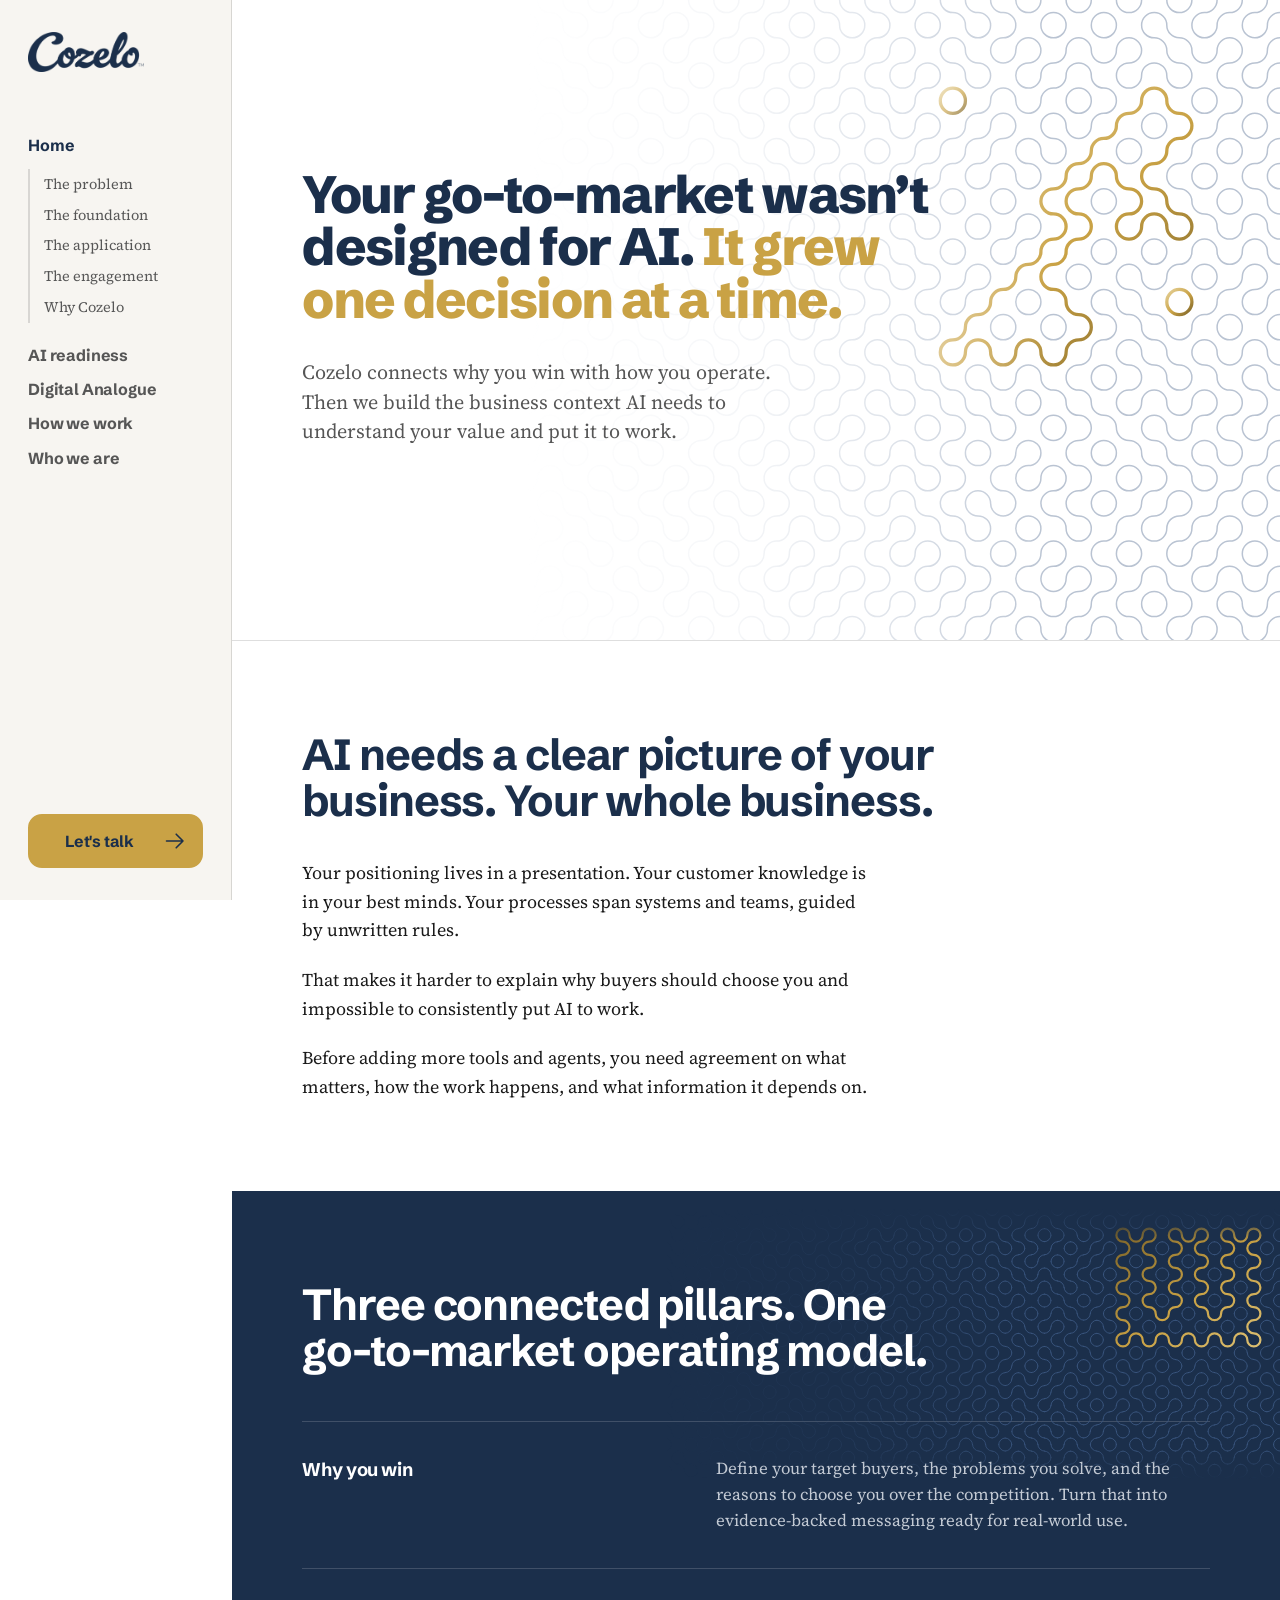
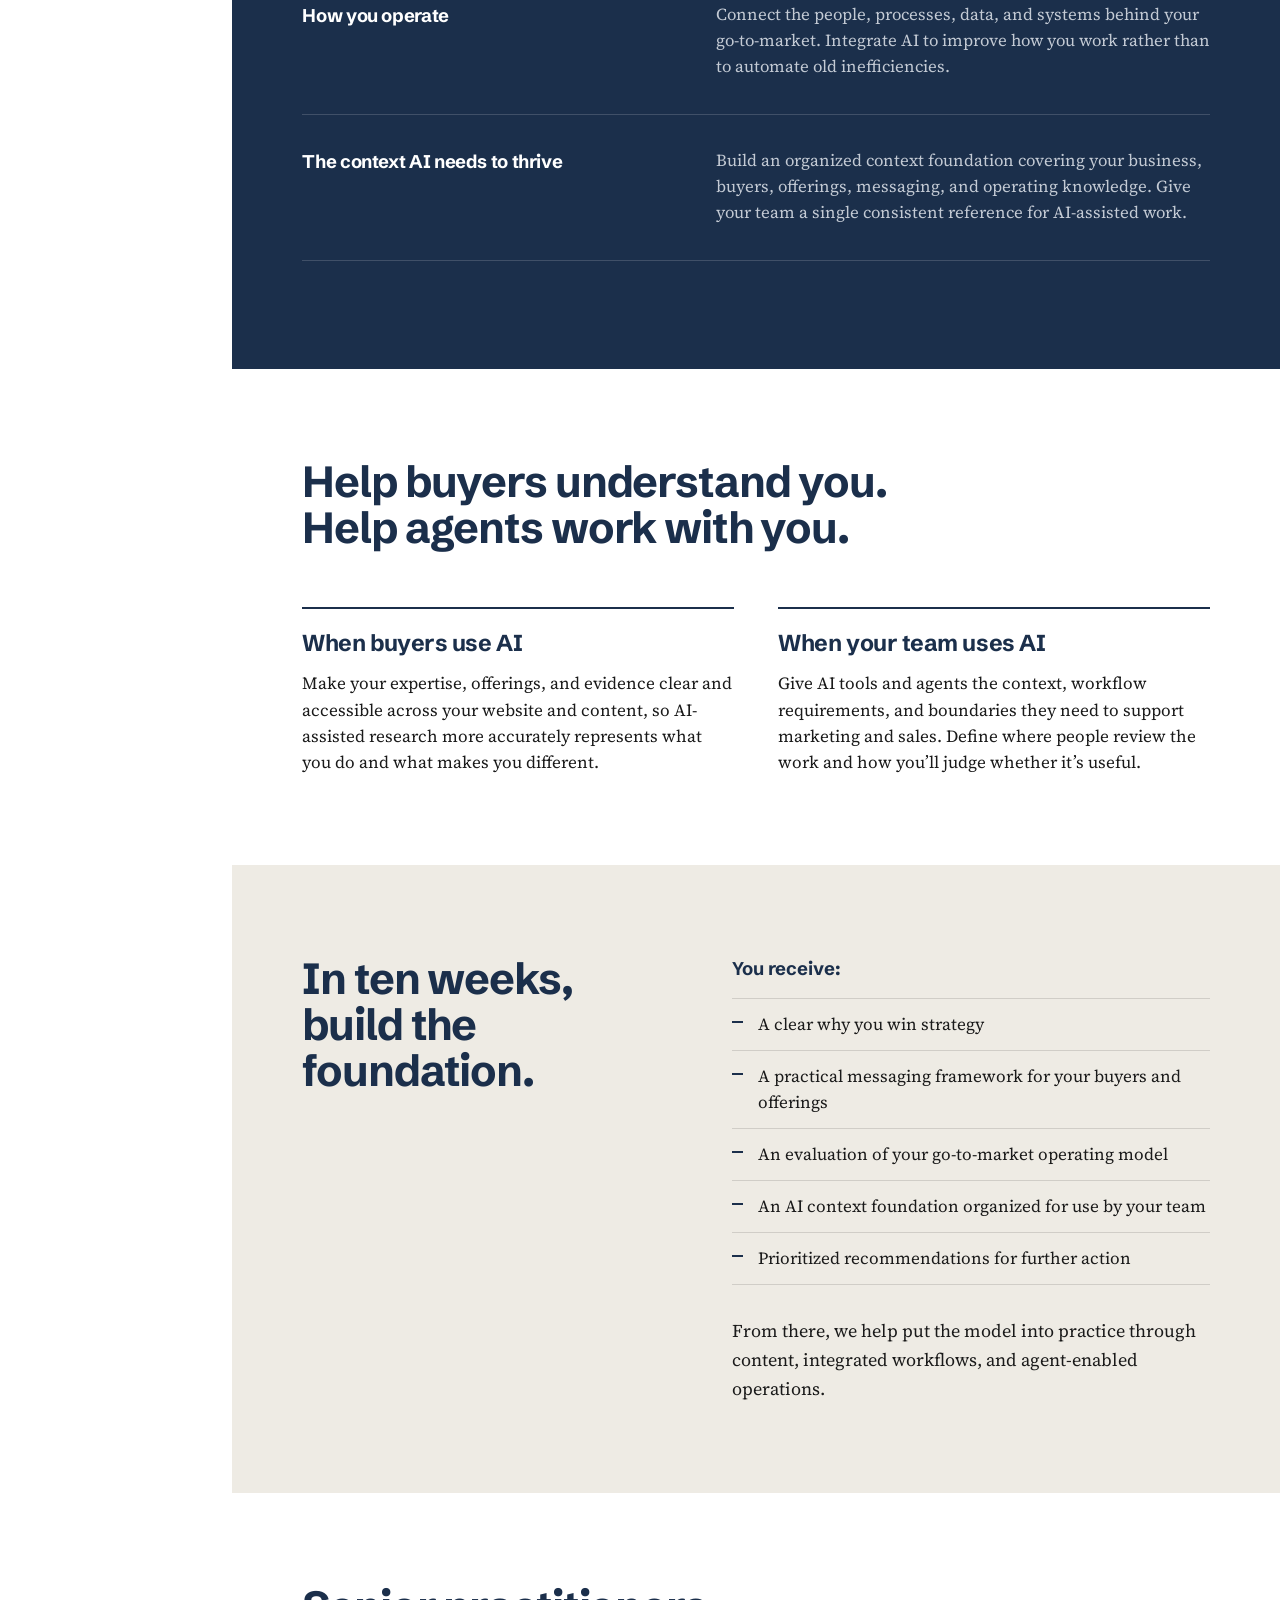
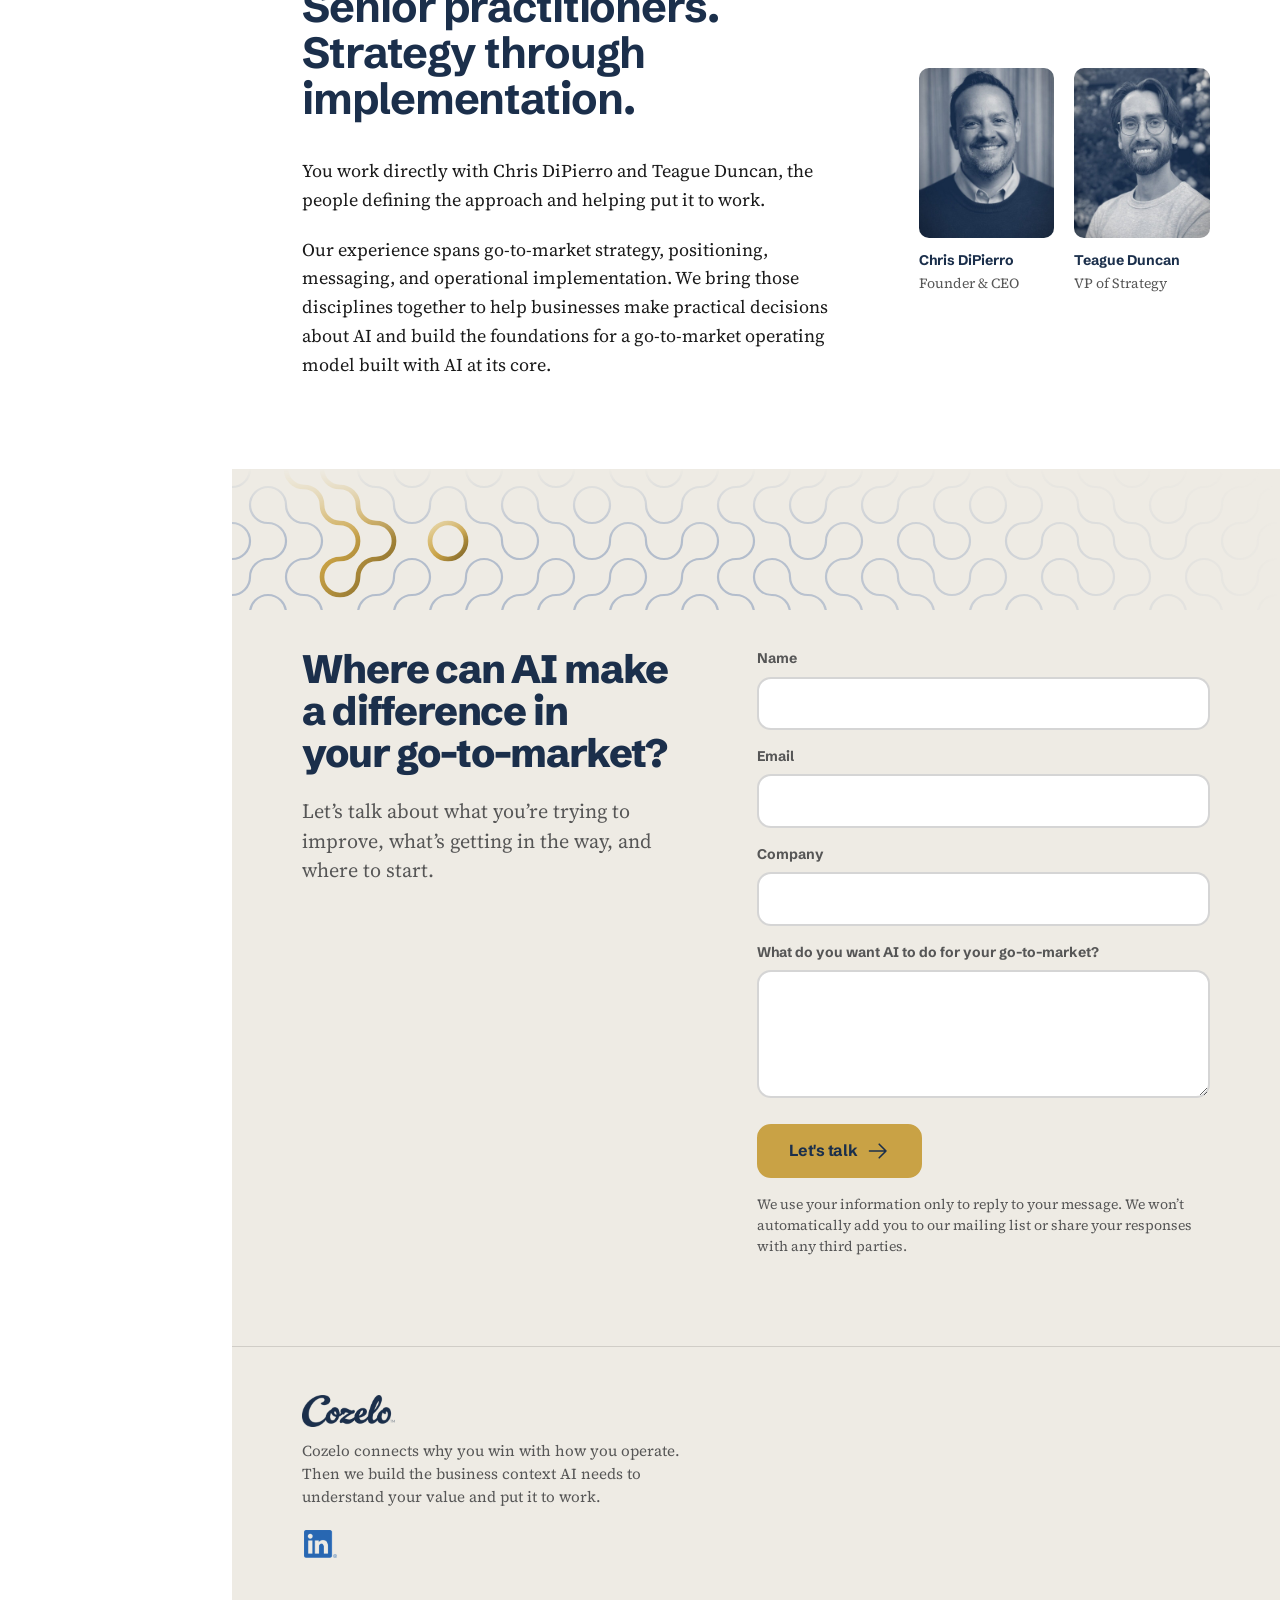
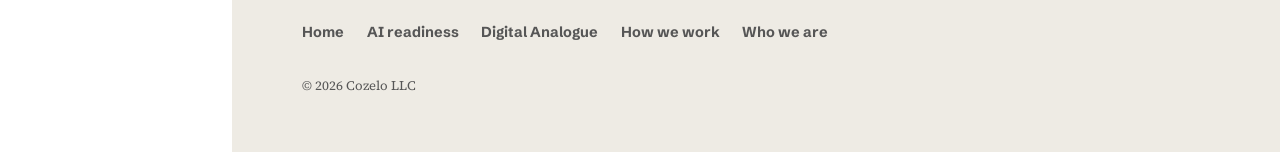
==== index.html @ 4fc5b39d "Digital Analogue: top-down brain, screenshot cards and lightbox, full-height hero field - The Orches" ====
<!DOCTYPE html>
<html lang="en">
<head>
<!-- Google tag (gtag.js) -->
<script async src="https://www.googletagmanager.com/gtag/js?id=G-E1VWMGRN72"></script>
<script>
  window.dataLayer = window.dataLayer || [];
  function gtag(){dataLayer.push(arguments);}
  gtag('js', new Date());

  gtag('config', 'G-E1VWMGRN72');
</script>
<meta charset="utf-8">
<meta name="viewport" content="width=device-width, initial-scale=1">
<link rel="icon" type="image/png" href="/assets/logo-badge-128.png">
<link rel="canonical" href="https://cozelo.co/">
<meta property="og:type" content="website">
<meta property="og:site_name" content="Cozelo">
<meta property="og:title" content="Cozelo | Your go-to-market, built for AI">
<meta property="og:description" content="Cozelo connects why you win with how you operate. Then we build the business context AI needs to understand your value and put it to work.">
<meta property="og:url" content="https://cozelo.co/">
<meta property="og:image" content="https://cozelo.co/assets/og-card-v4.png">
<meta property="og:image:width" content="1200">
<meta property="og:image:height" content="630">
<meta name="twitter:card" content="summary_large_image">
<meta name="twitter:title" content="Cozelo | Your go-to-market, built for AI">
<meta name="twitter:description" content="Cozelo connects why you win with how you operate. Then we build the business context AI needs to understand your value and put it to work.">
<meta name="twitter:image" content="https://cozelo.co/assets/og-card-v4.png">
<meta name="theme-color" content="#ffffff">
<link rel="apple-touch-icon" href="/assets/logo-badge-128.png">
<title>Cozelo | Your go-to-market, built for AI</title>
<meta name="description" content="Cozelo connects why you win with how you operate. Then we build the business context AI needs to understand your value and put it to work.">
<link rel="preconnect" href="https://fonts.googleapis.com">
<link rel="preconnect" href="https://fonts.gstatic.com" crossorigin>
<link href="https://fonts.googleapis.com/css2?family=Schibsted+Grotesk:wght@400;700;800&family=Source+Serif+4:ital,opsz,wght@0,8..60,400;0,8..60,600;1,8..60,400&display=swap" rel="stylesheet">
<link rel="stylesheet" href="/assets/site.css?v=3c84e940">
<style>
/* ---------- homepage ---------- */
.home-hero{padding-bottom:clamp(3rem,6vw,5rem)}
@media(min-width:1081px){.home-hero{padding-top:4.5rem}}
@media(max-width:1080px){.home-hero{padding-top:8.5rem}}
.home-hero h1{max-width:20ch}
.home-hero .lede{margin-top:2rem; max-width:40rem}
/* Hero: Junctions field beside the headline. The gold shape is irregular, grown corner by corner along a
   line rising from lower left to upper right, with two gold circles set apart from it: a go-to-market
   that grew one decision at a time. */
.home-hero{position:relative; overflow:hidden}
.home-hero .inner{position:relative; z-index:1}
@media(min-width:901px){
  .home-hero h1{font-size:clamp(2.5rem,4.1vw,3.75rem); max-width:23ch}
  .home-hero .lede{max-width:31rem}
  .home-hero{min-height:min(40rem,74vh); display:flex; align-items:center}
  .home-hero .inner{width:100%}
  .jx-hero{position:absolute; top:0; right:0; bottom:0; width:72%; z-index:0;
    -webkit-mask-image:linear-gradient(90deg, transparent 0, rgba(0,0,0,.14) 28%, rgba(0,0,0,.45) 48%, #000 70%);
    mask-image:linear-gradient(90deg, transparent 0, rgba(0,0,0,.14) 28%, rgba(0,0,0,.45) 48%, #000 70%)}
}
@media(max-width:900px){
  /* small enough that "Your go-to-market" fits on one line on phones, so "Your" never sits alone */
  .home-hero h1{font-size:clamp(2.1rem,9vw,2.5rem)}
  /* The field straddles the line between the hero and the next section, half in each one's padding. */
  .home-hero{overflow:visible; padding-bottom:4.25rem}
  .jx-hero{position:absolute; left:0; right:0; bottom:0; z-index:1; transform:translateY(50%)}
  #problem{padding-top:4.25rem; border-top:0}
}

/* Pillars: three gold pillars standing on one base, rising from behind the navy heading. */
.jx-head{position:relative}
.jx-head h2{position:relative; z-index:1}
@media(min-width:901px){
  .jx-pillars{position:absolute; z-index:0; top:-4.5rem; height:270px; left:40%; right:calc(-1 * var(--gutter));
    -webkit-mask-image:linear-gradient(90deg, transparent 0, rgba(0,0,0,.2) 28%, #000 58%), linear-gradient(180deg, transparent 0, #000 12%, #000 88%, transparent);
    -webkit-mask-composite:source-in;
    mask-image:linear-gradient(90deg, transparent 0, rgba(0,0,0,.2) 28%, #000 58%), linear-gradient(180deg, transparent 0, #000 12%, #000 88%, transparent);
    mask-composite:intersect}
}
@media(max-width:900px){
  /* Beside the heading at the right edge, fading in from behind it. */
  .jx-pillars{position:absolute; z-index:0; right:calc(-1 * var(--gutter)); bottom:-1.25rem; width:46%; height:143px;
    -webkit-mask-image:linear-gradient(90deg, transparent 0, rgba(0,0,0,.35) 30%, #000 60%), linear-gradient(180deg, transparent 0, #000 12%);
    -webkit-mask-composite:source-in;
    mask-image:linear-gradient(90deg, transparent 0, rgba(0,0,0,.35) 30%, #000 60%), linear-gradient(180deg, transparent 0, #000 12%);
    mask-composite:intersect}
}

#engagement .lay-split .leave{margin-top:0}

/* Why Cozelo: the two of us, beside the copy that names us. */
.people{display:grid; grid-template-columns:1fr 1fr; gap:1.25rem; max-width:24rem; justify-self:end; width:100%}
.people figure{margin:0}
.people img{aspect-ratio:4/5; width:100%; height:auto; display:block; object-fit:cover; border-radius:10px; background:var(--bone)}
.people figcaption{display:flex; flex-direction:column; gap:.15rem; margin-top:.75rem}
.people b{font-family:var(--sans); font-size:.875rem; color:var(--navy)}
.people span{font-family:var(--serif); font-size:.875rem; color:var(--on-light-soft)}
@media(max-width:900px){.people{justify-self:start}}

.sec-body{margin-top:clamp(1.5rem,3vw,2.25rem)}
.sec-body .prose{max-width:40rem}

/* Two or three columns of ruled cards */
.cols{display:grid; gap:clamp(1.75rem,3.5vw,3rem); margin-top:clamp(2.25rem,4.5vw,3.5rem)}
.cols--2{grid-template-columns:repeat(2,minmax(0,1fr))}
.col{border-top:2px solid var(--navy); padding-top:1.25rem}
.col h3{font-size:clamp(1.3rem,1.8vw,1.5rem); line-height:1.2; letter-spacing:-.02em}
.col p{margin:.875rem 0 0; font-family:var(--serif); font-size:1.0625rem; line-height:1.55; color:var(--on-light)}
@media(max-width:900px){.cols--2{grid-template-columns:1fr}}

#foundation h2{max-width:26ch}
.lay-split--people{grid-template-columns:minmax(0,1.3fr) minmax(0,.7fr); align-items:center}
@media(max-width:900px){.lay-split--people{grid-template-columns:1fr}}

/* Engagement: deliverables list */
.leave{margin-top:clamp(1.75rem,3.5vw,2.5rem); max-width:40rem}
.leave__h{font-family:var(--sans); font-weight:700; font-size:1.15rem; color:var(--navy); margin:0}
.leave ul{list-style:none; margin:1rem 0 0; padding:0; border-top:1px solid var(--rule-light)}
.leave li{font-family:var(--serif); font-size:1.0625rem; line-height:1.5; color:var(--on-light);
  padding:.8rem 0 .8rem 1.6rem; border-bottom:1px solid var(--rule-light); position:relative}
.leave li::before{content:""; position:absolute; left:0; top:1.35rem; width:.7rem; height:2px; background:var(--navy)}
.leave + .prose{margin-top:clamp(1.5rem,3vw,2rem)}

</style>
</head>
<body>

<!-- Mobile navigation. Rendered <=1080px only. -->
<div class="mnav" id="mnav">
  <div class="mnav__box">
    <a class="mnav__brand" href="/" aria-label="Cozelo — home">
      <img src="/assets/logo-badge-128.png" alt="" width="30" height="30">
    </a>
    <button class="mnav__burger" id="mburger" type="button" aria-label="Open menu" aria-expanded="false" aria-controls="mmenu">
      <span></span>
    </button>
  </div>
  <a class="btn btn--primary mnav__cta" href="#lets-talk">Let's talk<svg class="btn__arrow" viewBox="0 0 24 24" fill="none" stroke="currentColor" stroke-width="1.6" stroke-linecap="round" stroke-linejoin="round" aria-hidden="true" focusable="false"><path d="M3.5 12H20M13.2 5.2 20 12l-6.8 6.8"/></svg></a>
</div>
<nav class="mmenu" id="mmenu" aria-label="Primary">
  <a class="mlink current" href="/">Home</a>
  <a class="mlink" href="/ai-readiness/">AI readiness</a>
  <a class="mlink" href="/digital-analogue/">Digital Analogue</a>
  <a class="mlink" href="/how-we-work/">How we work</a>
  <a class="mlink" href="/who-we-are/">Who we are</a>
  <div class="mmenu__foot">
    <a class="btn btn--primary" href="#lets-talk">Let's talk<svg class="btn__arrow" viewBox="0 0 24 24" fill="none" stroke="currentColor" stroke-width="1.6" stroke-linecap="round" stroke-linejoin="round" aria-hidden="true" focusable="false"><path d="M3.5 12H20M13.2 5.2 20 12l-6.8 6.8"/></svg></a>
  </div>
</nav>

<nav class="rail" id="rail" aria-label="Primary">
  <div>
    <a class="brand" href="/">
      <img class="wordmark-img" src="/assets/logo-wordmark-navy.png" alt="Cozelo — home" width="93" height="32">
    </a>
    <ul class="rail__pages">
      <li><a class="rail__pg current" href="/" aria-current="page">Home</a>
        <ul class="rail__toc">
          <li><a href="#problem">The problem</a></li>
          <li><a href="#foundation">The foundation</a></li>
          <li><a href="#application">The application</a></li>
          <li><a href="#engagement">The engagement</a></li>
          <li><a href="#why-cozelo">Why Cozelo</a></li>
        </ul>
      </li>
      <li><a class="rail__pg" href="/ai-readiness/">AI readiness</a></li>
      <li><a class="rail__pg" href="/digital-analogue/">Digital Analogue</a></li>
      <li><a class="rail__pg" href="/how-we-work/">How we work</a></li>
      <li><a class="rail__pg" href="/who-we-are/">Who we are</a></li>
    </ul>
  </div>
  <a class="btn btn--primary" href="#lets-talk">Let's talk<svg class="btn__arrow" viewBox="0 0 24 24" fill="none" stroke="currentColor" stroke-width="1.6" stroke-linecap="round" stroke-linejoin="round" aria-hidden="true" focusable="false"><path d="M3.5 12H20M13.2 5.2 20 12l-6.8 6.8"/></svg></a>
</nav>

<header class="band band--light home-hero" id="top">
  <div class="inner">
    <h1>Your <span class="nb">go-to-market</span> wasn&rsquo;t designed for AI. <span class="h1-accent">It grew one decision at a time.</span></h1>
    <p class="lede">Cozelo connects why you win with how you operate. Then we build the business context AI needs to understand your value and put it to work.</p>
  </div>
  <div class="jx jx-hero" data-motif="junctions" data-surface="white" data-seed="23" data-narrow-media="(max-width: 900px)"
       data-opts='{"tile":29,"fluid":870,"anchor":"right","shapes":[{"type":"chain","points":[[13,14],[9,10],[8,7],[4,5]]},{"type":"blob","x":11,"y":12,"n":6,"seed":3},{"type":"blob","x":6,"y":6,"n":6,"seed":5},{"type":"dot","x":13,"y":4},{"type":"dot","x":4,"y":12}]}'
       data-opts-narrow='{"tile":22,"fluid":0,"fit":true,"rows":4,"shapes":[{"type":"chain","points":[[10,3],[7,2],[5,1]]},{"type":"blob","x":7,"y":2,"n":3,"seed":5},{"type":"dot","x":14,"y":2},{"type":"dot","x":2,"y":2}]}'></div>
</header>

<section class="band band--light" id="problem">
  <div class="inner">
    <h2>AI needs a clear picture of your business. Your whole business.</h2>
    <div class="sec-body prose">
      <p>Your positioning lives in a presentation. Your customer knowledge is in your best minds. Your processes span systems and teams, guided by unwritten rules.</p>
      <p>That makes it harder to explain why buyers should choose you and impossible to consistently put AI to work.</p>
      <p>Before adding more tools and agents, you need agreement on what matters, how the work happens, and what information it depends on.</p>
    </div>
  </div>
</section>

<section class="band band--dark" id="foundation">
  <div class="inner">
    <div class="jx-head">
      <h2>Three connected pillars. One <span class="nb">go-to-market</span> operating model.</h2>
      <div class="jx jx-pillars" data-motif="junctions" data-surface="navy" data-seed="5" data-draw="scroll"
           data-opts='{"tile":21,"anchor":"right","thin":0.07,"thick":0.15,"shapes":[{"type":"rect","x":3,"y":1,"w":2,"h":6},{"type":"rect","x":7,"y":1,"w":2,"h":6},{"type":"rect","x":11,"y":1,"w":2,"h":6},{"type":"rect","x":3,"y":7,"w":10,"h":2}]}'
           data-opts-narrow='{"tile":13,"fit":true,"thick":0.17,"shapes":[{"type":"rect","x":2,"y":2,"w":2,"h":6},{"type":"rect","x":6,"y":2,"w":2,"h":6},{"type":"rect","x":10,"y":2,"w":2,"h":6},{"type":"rect","x":2,"y":8,"w":10,"h":2}]}'></div>
    </div>
    <dl class="dl">
      <div class="dl__row">
        <dt>Why you win</dt>
        <dd>Define your target buyers, the problems you solve, and the reasons to choose you over the competition. Turn that into evidence-backed messaging ready for real-world use.</dd>
      </div>
      <div class="dl__row">
        <dt>How you operate</dt>
        <dd>Connect the people, processes, data, and systems behind your go-to-market. Integrate AI to improve how you work rather than to automate old inefficiencies.</dd>
      </div>
      <div class="dl__row">
        <dt>The context AI needs to thrive</dt>
        <dd>Build an organized context foundation covering your business, buyers, offerings, messaging, and operating knowledge. Give your team a single consistent reference for AI-assisted work.</dd>
      </div>
    </dl>
  </div>
</section>

<section class="band band--light" id="application">
  <div class="inner">
    <h2>Help buyers understand you. Help agents work with you.</h2>
    <div class="cols cols--2">
      <div class="col">
        <h3>When buyers use AI</h3>
        <p>Make your expertise, offerings, and evidence clear and accessible across your website and content, so AI-assisted research more accurately represents what you do and what makes you different.</p>
      </div>
      <div class="col">
        <h3>When your team uses AI</h3>
        <p>Give AI tools and agents the context, workflow requirements, and boundaries they need to support marketing and sales. Define where people review the work and how you&rsquo;ll judge whether it&rsquo;s useful.</p>
      </div>
    </div>
  </div>
</section>

<section class="band band--shade" id="engagement">
  <div class="inner lay-split">
    <h2>In ten weeks, build the foundation.</h2>
    <div>
    <div class="leave">
      <p class="leave__h">You receive:</p>
      <ul>
        <li>A clear why you win strategy</li>
        <li>A practical messaging framework for your buyers and offerings</li>
        <li>An evaluation of your go-to-market operating model</li>
        <li>An AI context foundation organized for use by your team</li>
        <li>Prioritized recommendations for further action</li>
      </ul>
    </div>
    <div class="prose">
      <p>From there, we help put the model into practice through content, integrated workflows, and agent-enabled operations.</p>
    </div>
    </div>
  </div>
</section>

<section class="band band--light" id="why-cozelo">
  <div class="inner lay-split lay-split--people">
    <div>
    <h2>Senior practitioners. Strategy through implementation.</h2>
    <div class="sec-body prose">
      <p>You work directly with Chris DiPierro and Teague Duncan, the people defining the approach and helping put it to work.</p>
      <p>Our experience spans go-to-market strategy, positioning, messaging, and operational implementation. We bring those disciplines together to help businesses make practical decisions about AI and build the foundations for a go-to-market operating model built with AI at its core.</p>
    </div>
    </div>
    <div class="people">
      <figure>
        <img src="/assets/chris.jpg" alt="Chris DiPierro" width="672" height="840" loading="lazy" decoding="async">
        <figcaption><b>Chris DiPierro</b><span>Founder &amp; CEO</span></figcaption>
      </figure>
      <figure>
        <img src="/assets/teague.jpg" alt="Teague Duncan" width="672" height="840" loading="lazy" decoding="async">
        <figcaption><b>Teague Duncan</b><span>VP of Strategy</span></figcaption>
      </figure>
    </div>
  </div>
</section>

<section class="band band--shade" id="lets-talk">
  <div class="jx jx-close" data-motif="junctions" data-surface="shade" data-seed="41"
       data-opts='{"tile":36,"anchorY":"bottom","shapes":[{"type":"chain","points":[[3,5],[3,1]]},{"type":"dot","x":6,"y":2}]}'
       data-opts-narrow='{"tile":30}'></div>
  <div class="inner close-wrap">
    <div>
      <h2 class="close__h">Where can AI make a difference in your <span class="nb">go-to-market</span>?</h2>
      <p class="lede close__lede">Let&rsquo;s talk about what you&rsquo;re trying to improve, what&rsquo;s getting in the way, and where to start.</p>
    </div>
    <form class="cform" name="contact" method="POST" action="/thanks/"
          data-netlify="true" netlify-honeypot="bot-field">
      <input type="hidden" name="form-name" value="contact">
      <p class="cform__hp"><label>Leave this empty <input name="bot-field"></label></p>
      <div class="cform__grid">
        <div>
          <label for="f-name">Name</label>
          <input id="f-name" name="name" type="text" autocomplete="name" required>
        </div>
        <div>
          <label for="f-email">Email</label>
          <input id="f-email" name="email" type="email" autocomplete="email" required>
        </div>
        <div class="full">
          <label for="f-company">Company</label>
          <input id="f-company" name="company" type="text" autocomplete="organization">
        </div>
        <div class="full">
          <label for="f-msg">What do you want AI to do for your go-to-market?</label>
          <textarea id="f-msg" name="message" required></textarea>
        </div>
      </div>
      <button class="btn btn--primary" type="submit">Let's talk<svg class="btn__arrow" viewBox="0 0 24 24" fill="none" stroke="currentColor" stroke-width="1.6" stroke-linecap="round" stroke-linejoin="round" aria-hidden="true" focusable="false"><path d="M3.5 12H20M13.2 5.2 20 12l-6.8 6.8"/></svg></button>
      <p class="cform__note">We use your information only to reply to your message. We won&rsquo;t automatically add you to our mailing list or share your responses with any third parties.</p>
    </form>
  </div>
</section>


<footer class="footer">
  <div class="footer__in">
    <div>
      <a class="brand" href="/">
        <img class="wordmark-img" src="/assets/logo-wordmark-navy.png" alt="Cozelo — home" width="93" height="32">
      </a>
      <small>Cozelo connects why you win with how you operate. Then we build the business context AI needs to understand your value and put it to work.</small>
      <p class="footer__social"><a href="https://www.linkedin.com/company/cozelo-co/home/" target="_blank" rel="noopener" aria-label="Cozelo on LinkedIn"><img src="/assets/linkedin-in-blue.png" alt="LinkedIn" width="33" height="28" loading="lazy"></a></p>
    </div>
    <ul>
      <li><a href="/">Home</a></li>
      <li><a href="/ai-readiness/">AI readiness</a></li>
      <li><a href="/digital-analogue/">Digital Analogue</a></li>
      <li><a href="/how-we-work/">How we work</a></li>
      <li><a href="/who-we-are/">Who we are</a></li>
    </ul>
    <p class="footer__legal">&copy; 2026 Cozelo LLC</p>
  </div>
</footer>

<script src="/assets/site.js?v=21677f43"></script>
<script src="/assets/motif.js?v=bc85eca2"></script>
</body>
</html>
---- assets/site.css ----
/* Cozelo site: shared styles. Page-specific rules stay inline in each page, after this file. */
:root{
  --bone:#f7f5f1; --bone-shade:#eeebe4; --white:#fff;
  --gold:#c9a245; --gold-ink:#7a6228; --navy:#1b2f4b;
  --on-dark:#fff; --on-dark-soft:#b4b4b4; --on-navy-soft:#c3cad4; --on-light:#1a1a1a; --on-light-soft:#565656;
  --rule-dark:rgba(255,255,255,.16); --rule-light:rgba(26,26,26,.14);
  --sans:"Schibsted Grotesk","Helvetica Neue",Helvetica,Arial,sans-serif;
  --serif:"Source Serif 4","Iowan Old Style",Charter,Cambria,Georgia,serif;
  --gutter:clamp(1.5rem,5.5vw,6rem); --measure:36rem; --max:84rem; --rail-w:14.5rem;
  --ease:cubic-bezier(.2,.7,.2,1); --dur-fast:180ms; --dur-band:520ms;
  --btn-radius:14px;
}
*{box-sizing:border-box}
html{scroll-behavior:smooth;-webkit-text-size-adjust:100%}
body{
  margin:0; background:var(--white); color:var(--on-light);
  font-family:var(--sans); font-size:1.125rem; line-height:1.5; -webkit-font-smoothing:antialiased;
}

/* ---------- bands ---------- */
/* Section spacing: about twice the H2 size on desktop (~6rem at 1440), easing to 3.5rem on phones. */
.band{padding:clamp(3.5rem,calc(2rem + 4.5vw),6.5rem) var(--gutter); position:relative}
.band--dark{background:var(--navy); color:var(--on-dark); --on-dark-soft:var(--on-navy-soft)}
.band--dark + .band--dark{border-top:1px solid var(--rule-dark)}
.band--light{background:var(--white); color:var(--on-light)}
.band--light + .band--light{border-top:1px solid var(--rule-light)}
.band--shade{background:var(--bone-shade); color:var(--on-light)}
.inner{max-width:var(--max); margin:0 auto}
section[id],header[id]{scroll-margin-top:5.5rem}

/* ---------- type ---------- */
/* Balanced line lengths in headings, so a no-break phrase never leaves a ragged line. */
h1,h2,h3{font-family:var(--sans); margin:0; color:var(--navy); text-wrap:balance}
.band--dark h1,.band--dark h2,.band--dark h3{color:var(--on-dark)}
h1,.h-display{font-size:clamp(2.75rem,6.2vw,5rem); font-weight:800; line-height:1.0; letter-spacing:-.032em}
h2{font-size:clamp(2rem,3.4vw,2.9rem); font-weight:700; line-height:1.06; letter-spacing:-.026em; max-width:24ch}
/* Keep "go-to-market" on one line in headings (from 360px up). */
@media(min-width:360px){.nb{white-space:nowrap}}
/* Second sentence of the home H1 in Cozelo gold. */
.h1-accent{color:var(--gold)}
h3{font-size:clamp(1.2rem,1.6vw,1.45rem); font-weight:700; line-height:1.15; letter-spacing:-.02em}
.lede{font-family:var(--serif); font-size:1.26rem; line-height:1.45; color:var(--on-dark-soft); max-width:38rem}
.band--light .lede,.band--shade .lede{color:var(--on-light-soft)}
.prose{font-family:var(--serif); font-size:1.125rem; line-height:1.6; max-width:var(--measure); color:var(--on-dark-soft)}
.band--light .prose,.band--shade .prose{color:var(--on-light)}
.prose p{margin:0 0 1.15em}
.prose p:last-child{margin-bottom:0}
.prose .call{
  font-family:var(--sans); font-weight:700; font-size:1.3rem; line-height:1.25; letter-spacing:-.02em;
  color:var(--navy); border-left:3px solid var(--gold-ink); padding-left:1.05rem; margin:1.9rem 0;
}
.band--dark .prose .call{color:var(--on-dark)}

/* ---------- section layouts ---------- */
.lay-split{display:grid; grid-template-columns:minmax(0,.85fr) minmax(0,1.15fr); gap:clamp(2rem,6vw,5.5rem); align-items:start}
.lay-stack > .head{margin-bottom:clamp(1.8rem,3.5vw,2.8rem)}
@media(max-width:900px){.lay-split{grid-template-columns:1fr; gap:2rem}}

.brand{display:flex; align-items:center; gap:.65rem; text-decoration:none; color:inherit}
/* Horizontal wordmark, supplied 12 Aug. Cropped to its bounding box and
   recoloured to --navy. See the design brief for the four defects logged. */
.wordmark-img{height:32px; width:auto; display:block}

/* ---------- left rail: the desktop nav, present from load (>1080px) ----------
   Page links, with the current page's sections listed under it and tracked on
   scroll by site.js (gold marker + aria-current). Below 1080px the mobile
   pills take over and the rail is not rendered. */
.rail{
  position:fixed; top:0; left:0; bottom:0; width:var(--rail-w); z-index:60;
  display:none; flex-direction:column; justify-content:space-between; gap:2rem;
  padding:2rem 1.75rem; overflow-y:auto;
  background:var(--bone); color:var(--on-light); border-right:1px solid var(--rule-light);
}
.rail .wordmark-img{height:40px}
.rail__pages{list-style:none; margin:3.5rem 0 0; padding:0}
.rail__pg{display:block; padding:.45rem 0; color:var(--on-light-soft); text-decoration:none;
  font-size:1rem; font-weight:700; letter-spacing:-.01em; line-height:1.25}
.rail__pg:hover,.rail__pg.current{color:var(--navy)}
.rail__toc{list-style:none; margin:.4rem 0 .9rem; padding:0 0 0 .875rem; border-left:2px solid var(--rule-light)}
.rail__toc a{display:block; font-family:var(--serif); position:relative; padding:.375rem 0; color:var(--on-light-soft); text-decoration:none;
  font-size:.906rem; line-height:1.3}
.rail__toc a:hover{color:var(--navy)}
.rail__toc a[aria-current]{color:var(--navy); font-weight:600}
.rail__toc a[aria-current]::before{content:""; position:absolute; left:calc(-.875rem - 2px); top:.25rem; bottom:.25rem; width:2px; background:var(--gold)}
/* 175px of usable width here, so the swap needs a tighter pair. */
.rail .btn{--btn-inset:.9rem; --btn-inset-far:2.9rem; width:100%; justify-content:center; flex:0 0 auto}
@media(min-width:1081px){
  .rail{display:flex}
  body{padding-left:var(--rail-w)}
  section[id],header[id]{scroll-margin-top:1.5rem}
}

/* ---------- buttons ---------- */
/* Asymmetric padding reserves the arrow's slot. Left + right stay constant
   across the swap, so the button never changes width while the label slides. */
.btn{
  position:relative; overflow:hidden;
  display:inline-flex; align-items:center; font-family:var(--sans); font-size:1rem; font-weight:700;
  letter-spacing:-.015em; text-transform:none; text-decoration:none; line-height:1.2;
  --btn-inset:1.9rem;      /* arrow side */
  --btn-inset-far:3.9rem;  /* label side; the two swap on hover */
  --btn-hide:-1.7em;       /* > the 1.5em arrow, so it clears the edge fully */
  white-space:nowrap;
  padding:.95rem var(--btn-inset-far) .95rem var(--btn-inset); border:2px solid transparent;
  border-radius:var(--btn-radius); cursor:pointer;
  transition:background-color var(--dur-fast) var(--ease), color var(--dur-fast) var(--ease),
             border-color var(--dur-fast) var(--ease), padding .35s ease-in-out;
}
.btn--primary{background:var(--gold); color:var(--navy); border-color:var(--gold)}
.btn--primary:hover{background:#d9b45c; border-color:#d9b45c; color:var(--navy)}
/* Directional affordance on every button. Decorative, so hidden from assistive
   tech. Drawn, not typeset — the U+2192 glyph renders small, low and thin.
   Icon box = 1.5x font size, centred on the text box, measured off bcg.com. */
.btn__arrow{
  position:absolute; right:var(--btn-inset); top:50%;
  width:1.5em; height:1.5em; margin-top:-.75em;
  transition:transform .18s cubic-bezier(.2,.7,.2,1);
}

/* PRIMARY HOVER — the arrow cycle, reproduced from bcg.com. The icon is
   absolutely positioned and the animation swaps which edge it is anchored to:
   0-50% animates `right` past the edge; at 52% the anchor flips to `left`,
   still outside; 52-100% brings it in from the left. The discontinuity is the
   point — the arrow exits one side and re-enters the other, clipped throughout
   by overflow:hidden. The label slides the other way on a matching padding
   transition. Reserved for primary; secondary CTAs are text links. */
@keyframes btn-arrow-cycle{
  0%  {right:var(--btn-inset)}
  50% {right:var(--btn-hide)}
  52% {left:var(--btn-hide)}
  100%{left:var(--btn-inset)}
}
@keyframes btn-arrow-reset{
  0%  {left:var(--btn-inset)}
  50% {left:var(--btn-hide)}
  52% {right:var(--btn-hide)}
  100%{right:var(--btn-inset)}
}
.btn--primary:hover, .btn--primary:focus-visible{
  padding:.95rem var(--btn-inset) .95rem var(--btn-inset-far);
}
.btn--primary:hover .btn__arrow, .btn--primary:focus-visible .btn__arrow{
  animation:btn-arrow-cycle .35s ease-in-out forwards;
}
/* Applied by script on mouseleave/blur only, so no arrow animates on load. */
.btn--primary.is-resetting .btn__arrow{animation:btn-arrow-reset .35s ease-in-out forwards}
@media(prefers-reduced-motion:reduce){
  .btn{transition:background-color var(--dur-fast) var(--ease), color var(--dur-fast) var(--ease), border-color var(--dur-fast) var(--ease)}
  .btn--primary:hover, .btn--primary:focus-visible{padding:.95rem var(--btn-inset-far) .95rem var(--btn-inset)}
  .btn--primary:hover .btn__arrow, .btn--primary:focus-visible .btn__arrow,
  .btn--primary.is-resetting .btn__arrow{animation:none}
}
/* Secondary CTA: an underlined text link. Only primary CTAs get the button. */
.textlink{display:inline-block; font-family:var(--sans); font-size:1.0625rem; font-weight:700; line-height:1.3;
  color:var(--navy); text-decoration:underline; text-decoration-thickness:1.5px; text-underline-offset:5px}
.textlink:hover{text-decoration-thickness:2.5px}
.band--dark .textlink{color:var(--on-dark)}
.btnrow{display:flex; flex-wrap:wrap; gap:.9rem; margin-top:2.4rem}

/* ---------- contact form. Netlify Forms: static markup is the whole
   backend — no JS, no endpoint to stand up. Lives inside each page's own
   closing band, under that page's heading and lede. ---------- */
.cform{margin-top:2.4rem; max-width:44rem}
.cform__grid{display:grid; grid-template-columns:repeat(auto-fit,minmax(min(16rem,100%),1fr)); gap:1rem}
.cform label{display:block; font-family:var(--sans); font-weight:700;
  font-size:.875rem; color:var(--on-light-soft); margin:0 0 .45rem}
.band--dark .cform label{color:var(--on-dark-soft)}
.cform input,.cform textarea{
  width:100%; font-family:var(--serif); font-size:1rem; line-height:1.5; color:var(--on-light);
  background:var(--white); border:2px solid rgba(26,26,26,.18); border-radius:var(--btn-radius);
  padding:.8rem .9rem; transition:border-color var(--dur-fast) var(--ease);
}
.cform input:focus,.cform textarea:focus{outline:none; border-color:var(--navy); box-shadow:0 0 0 1px var(--navy)}
.cform textarea{min-height:8rem; resize:vertical}
.cform .full{grid-column:1/-1}
.cform button{margin-top:1.2rem}
.cform__hp{position:absolute; left:-9999px}

/* ---------- page hero inner (interior pages) ---------- */
.hero__inner{position:relative; z-index:2; max-width:var(--max); margin:0 auto; width:100%}



/* ---------- summary → deep page ---------- */
.deeper{margin-top:clamp(2.5rem,5vw,3.6rem); padding-top:1.6rem; border-top:1px solid var(--rule-dark);
  display:flex; flex-wrap:wrap; align-items:center; justify-content:space-between; gap:1.4rem}
.band--light .deeper{border-top-color:var(--rule-light)}
.deeper p{font-family:var(--serif); font-size:1.05rem; line-height:1.5; margin:0; max-width:38rem; color:var(--on-dark-soft)}
.band--light .deeper p{color:var(--on-light-soft)}
@media(max-width:640px){.deeper{flex-direction:column; align-items:flex-start}}

/* ---------- footer ---------- */
.footer{padding:3rem var(--gutter) 3.5rem; border-top:1px solid var(--rule-light); background:var(--bone-shade); color:var(--on-light)}
.footer__in{max-width:var(--max); margin:0 auto; display:flex; flex-wrap:wrap; gap:2rem; justify-content:space-between; align-items:flex-start}
.footer small{display:block; font-family:var(--serif); font-size:.95rem; color:var(--on-light-soft); max-width:26rem; margin-top:.8rem}
.footer ul{display:flex; flex-wrap:wrap; gap:1.4rem; list-style:none; margin:0; padding:0}
.footer a{color:var(--on-light-soft); text-decoration:none; font-size:.906rem; font-weight:700}
.footer a:hover{color:var(--gold-ink)}

/* ============================================================
   MOBILE NAVIGATION — floating pills, scroll-aware. <=1080px.
   ============================================================ */
.mnav{display:none; color:var(--on-dark)} /* pinned: it inherited this from the old dark body */
/* A component whose entire style block lives inside a media query must be
   switched off in the base cascade — unstyled is the default state, not
   hidden. */
.mmenu{display:none}
@media(max-width:1080px){
  .mnav{
    position:fixed; top:12px; left:12px; right:12px; z-index:70;
    display:flex; align-items:flex-start; justify-content:space-between; gap:.5rem;
    transition:transform .32s var(--ease);
  }
  .mnav.up{transform:translateY(calc(-100% - 16px))}
  .mnav__box{
    display:flex; align-items:center; gap:.5rem; background:var(--white);
    border-radius:var(--btn-radius); padding:.3rem .3rem .3rem .75rem;
    box-shadow:0 1px 4px rgba(26,26,26,.16);
  }
  .mnav__brand{display:block; line-height:0; text-decoration:none}
  .mnav__brand img{width:30px; height:30px; display:block}
  .mnav__burger{
    width:44px; height:44px; flex:0 0 44px; display:grid; place-items:center;
    border:0; padding:0; cursor:pointer; border-radius:11px; background:var(--bone-shade);
  }
  .mnav__burger span{display:block; width:18px; height:2px; background:var(--on-light); position:relative; transition:.25s var(--ease)}
  .mnav__burger span::before,.mnav__burger span::after{
    content:""; position:absolute; left:0; width:18px; height:2px; background:var(--on-light); transition:.25s var(--ease)}
  .mnav__burger span::before{top:-6px}
  .mnav__burger span::after{top:6px}
  .mnav__burger[aria-expanded="true"] span{background:transparent}
  .mnav__burger[aria-expanded="true"] span::before{top:0; transform:rotate(45deg)}
  .mnav__burger[aria-expanded="true"] span::after{top:0; transform:rotate(-45deg)}
  .mnav__cta{
    padding:.72rem 1.05rem; font-size:.82rem; box-shadow:0 1px 4px rgba(26,26,26,.16);
    --btn-inset:1.05rem; --btn-inset-far:1.05rem;
  }
  .mnav__cta .btn__arrow{position:static; margin:0 0 0 .1rem; width:1.2em; height:1.2em}
  body.menu-open .mnav__cta{opacity:0; pointer-events:none}
  body.menu-open .mnav{transform:none}
  body.menu-open{overflow:hidden}

  .mmenu{
    position:fixed; inset:0; z-index:65; background:var(--navy); color:#fff;
    display:flex; flex-direction:column; padding:5.2rem var(--gutter) 2rem;
    opacity:0; visibility:hidden; transform:translateY(-8px);
    transition:opacity .26s var(--ease), transform .26s var(--ease), visibility .26s;
    overflow-y:auto;
  }
  .mmenu.on{opacity:1; visibility:visible; transform:none}
  .mmenu a.mlink{
    color:#fff; text-decoration:none; font-size:1.6rem; font-weight:800; letter-spacing:-.028em;
    padding:.68rem 0; border-bottom:1px solid rgba(255,255,255,.14);
  }
  .mmenu a.mlink.current{color:#d9b45c}
  .mmenu__foot{margin-top:auto; padding-top:1.5rem}
  .mmenu__foot .btn{width:100%; justify-content:center}
  .hero{padding-top:8.5rem}
}
@media(max-width:1080px) and (prefers-reduced-motion:reduce){
  .mnav{transition:none}
  .mnav.up{transform:none}
}

/* ---------- reveal: content renders visible on load, with no scroll-triggered fade or slide. ---------- */
@media(prefers-reduced-motion:reduce){*{transition-duration:.01ms !important}}

/* ============================================================
   INTERIOR-PAGE PATTERNS — added for the four pages below the
   homepage. Same tokens, no new colors or type sizes introduced.
   ============================================================ */

/* Interior hero: same voice as the homepage hero, roughly a third the
   height. White, with a figure drawn from the page's own content. */
.phero{min-height:34vh; display:flex; flex-direction:column; justify-content:flex-end;
  padding-top:9.5rem; padding-bottom:clamp(2.25rem,4vw,3.25rem)}
.phero h1{max-width:28ch}
.phero .lede{margin-top:1.5rem; max-width:42rem}
/* No top bar on desktop any more, so the hero only needs clearance on mobile. */
@media(min-width:1081px){.phero{padding-top:6.5rem}}

/* Hero figure (Who we are): text left, figure right from 901px; stacked below that.
   Figures use navy line work and sans labels only. Entrances run once on
   load and are skipped under reduced motion; the resting state is the
   finished figure. */
.phero--fig .hero__inner{display:grid; grid-template-columns:minmax(0,1.15fr) minmax(0,.85fr);
  column-gap:clamp(2.5rem,6vw,6rem); align-items:end}
.phero--fig .hero__text{min-width:0}
.hfig{width:100%; max-width:30rem; justify-self:end; font-family:var(--sans); color:var(--navy)}
.hfig__label{font-size:.875rem; font-weight:700; fill:var(--navy); color:var(--navy)}
.hfig__soft{font-family:var(--serif); font-size:.875rem; font-weight:400; fill:var(--on-light-soft); color:var(--on-light-soft)}
@media(max-width:900px){
  .phero--fig .hero__inner{grid-template-columns:1fr}
  .hfig{justify-self:start; margin-top:2.5rem; max-width:26rem}
}
@keyframes hfig-rise{from{opacity:0; transform:translateY(10px)}to{opacity:1; transform:none}}

/* Definition rows: label left, prose right, hairline between. Collapses to
   stacked below 760px. The system's densest pattern — used where a page
   needs to say several distinct things without becoming a card grid. */
.dl{border-top:1px solid var(--rule-dark); margin-top:clamp(2rem,4vw,3rem)}
.band--light .dl,.band--shade .dl{border-top-color:var(--rule-light)}
.dl__row{display:grid; grid-template-columns:minmax(0,.85fr) minmax(0,1.15fr);
  gap:clamp(1.5rem,4vw,3rem); padding:clamp(1.5rem,3vw,2.1rem) 0;
  border-bottom:1px solid var(--rule-dark)}
.band--light .dl__row,.band--shade .dl__row{border-bottom-color:var(--rule-light)}
.dl__row dt{font-family:var(--sans); font-weight:700; font-size:1.15rem;
  letter-spacing:-.02em; margin:0}
.dl__row dd{font-family:var(--serif); font-size:1.05rem; line-height:1.55;
  color:var(--on-dark-soft); margin:0}
.band--light .dl__row dd,.band--shade .dl__row dd{color:var(--on-light-soft)}
@media(max-width:760px){.dl__row{grid-template-columns:1fr; gap:.6rem}}



/* Bios: portrait frame at 4:5, name, role, first-person prose. min(20rem,100%)
   so a single column never overflows a 320px phone. */
.bios{display:grid; grid-template-columns:repeat(auto-fit,minmax(min(20rem,100%),1fr));
  gap:clamp(2.5rem,5vw,4rem); margin-top:clamp(2rem,4vw,3rem)}
.bio__role{font-family:var(--sans); font-size:.95rem; font-weight:700;
  color:var(--on-dark-soft); margin-top:.2rem; margin-bottom:.9rem}
.band--light .bio__role,.band--shade .bio__role{color:var(--on-light-soft)}

/* ---------- the go-to-market operating model wheel (home, how-we-work) ---------- */
.fwv{width:100%; max-width:640px; height:auto; display:block}
.fwv-navy{fill:var(--navy)}
.fwv-wedge{fill:var(--bone)}
.fwv-core{fill:var(--gold)}
.fwv-label{font-family:var(--sans); font-size:29px; font-weight:700;
  letter-spacing:-.01em; fill:var(--navy); text-anchor:middle;
  dominant-baseline:central}
.fwv-outer-label textPath{font-family:var(--sans); font-size:21px; font-weight:700;
  letter-spacing:.05em; fill:#fff}
.fwv-core-label{font-family:var(--sans); font-weight:800; font-size:30px;
  letter-spacing:-.02em; fill:var(--navy); text-anchor:middle}

/* Visually hidden, still read by screen readers. */
.sr-only{position:absolute; width:1px; height:1px; padding:0; margin:-1px; overflow:hidden; clip:rect(0 0 0 0); white-space:nowrap; border:0}

/* ---------- closing contact section (same on every page) ---------- */
.close-wrap{display:grid; grid-template-columns:5fr 6fr; gap:clamp(2rem,6vw,5rem); align-items:start}
.close__h{font-size:clamp(2rem,3.1vw,2.7rem); font-weight:800; letter-spacing:-.03em; line-height:1.05; max-width:19ch}
.close__lede{margin-top:1.5rem; max-width:28rem}
.close-wrap .cform{margin-top:0}
@media(max-width:900px){.close-wrap{grid-template-columns:1fr}}

/* ---------- Junctions motif (drawn by assets/motif.js) ----------
   Rules: not on every section; each field fades in from behind the copy it sits beside; the gold
   shape is drawn for the idea next to it; only a single continuous gold line may draw itself in,
   at most one per page; recurring elements (the closing contact section) use the same design. */
.jx{display:block; overflow:hidden; pointer-events:none}
.jx svg{display:block}
.jx--await .m-main{stroke-dasharray:1; stroke-dashoffset:1}
.jx--await .m-pop{opacity:0}
.jx--draw .m-main{stroke-dasharray:1; stroke-dashoffset:1; animation:jx-draw 2.6s var(--ease) forwards}
.jx--draw .m-pop{opacity:0; transform-box:fill-box; transform-origin:center;
  animation:jx-pop .45s var(--ease) forwards; animation-delay:calc(2.5s + var(--i, 0) * .2s)}
@keyframes jx-draw{to{stroke-dashoffset:0}}
@keyframes jx-pop{from{opacity:0; transform:scale(.4)}to{opacity:1; transform:scale(1)}}

/* Closing contact section, identical on every page: the gold ribbon runs down toward the heading,
   with a second gold circle beside it (two parties starting a conversation). */
#lets-talk{padding-top:0}
.jx-close{height:clamp(120px,11vw,156px); margin:0 calc(-1 * var(--gutter)) clamp(1.75rem,3vw,2.5rem);
  -webkit-mask-image:linear-gradient(180deg, transparent 0, #000 50%), linear-gradient(90deg, #000 50%, transparent);
  -webkit-mask-composite:source-in;
  mask-image:linear-gradient(180deg, transparent 0, #000 50%), linear-gradient(90deg, #000 50%, transparent);
  mask-composite:intersect}
.cform__note{margin:1rem 0 0; max-width:30rem; font-family:var(--serif); font-size:.875rem; line-height:1.5; color:var(--on-light-soft)}

/* Footer: company LinkedIn, LinkedIn's official blue [in] logo (brand.linkedin.com/in-logo), unaltered. */
.footer__social{margin-top:1.25rem}
.footer__social a{display:inline-block; line-height:0; padding:2px}
.footer__social img{display:block; width:33px; height:28px}
.footer__legal{flex-basis:100%; margin:0; font-family:var(--serif); font-size:.8125rem; color:var(--on-light-soft)}
/* Motif fields that span the content width (between the gutters). */
.jx-body{position:absolute; left:max(var(--gutter), calc((100% - var(--max)) / 2)); right:max(var(--gutter), calc((100% - var(--max)) / 2))}

/* ---------- placeholders for content still to come ---------- */
/* .ph: a labelled box standing in for a screenshot or video. .tbd: an inline note for copy still to confirm.
   Both render in red so they stand out on Deploy Previews. scripts/check-placeholders.sh fails the
   production build while any page still contains one. */
.ph{--ph-red:#e00000; display:flex; flex-direction:column; align-items:center; justify-content:center; gap:.5rem; text-align:center; width:100%;
  background:#ffe6e6; border:2px dashed var(--ph-red); border-radius:var(--btn-radius); padding:1.25rem}
.ph b{font-family:var(--sans); font-weight:700; font-size:.9375rem; color:var(--ph-red)}
.ph span{font-family:var(--serif); font-size:.875rem; line-height:1.45; color:#a30000; max-width:28rem}
.tbd{display:inline-block; font-family:var(--sans); font-style:normal; font-weight:700; font-size:.8125rem; line-height:1.4; letter-spacing:0;
  color:#fff; background:#e00000; border-radius:6px; padding:.1rem .45rem; vertical-align:middle}
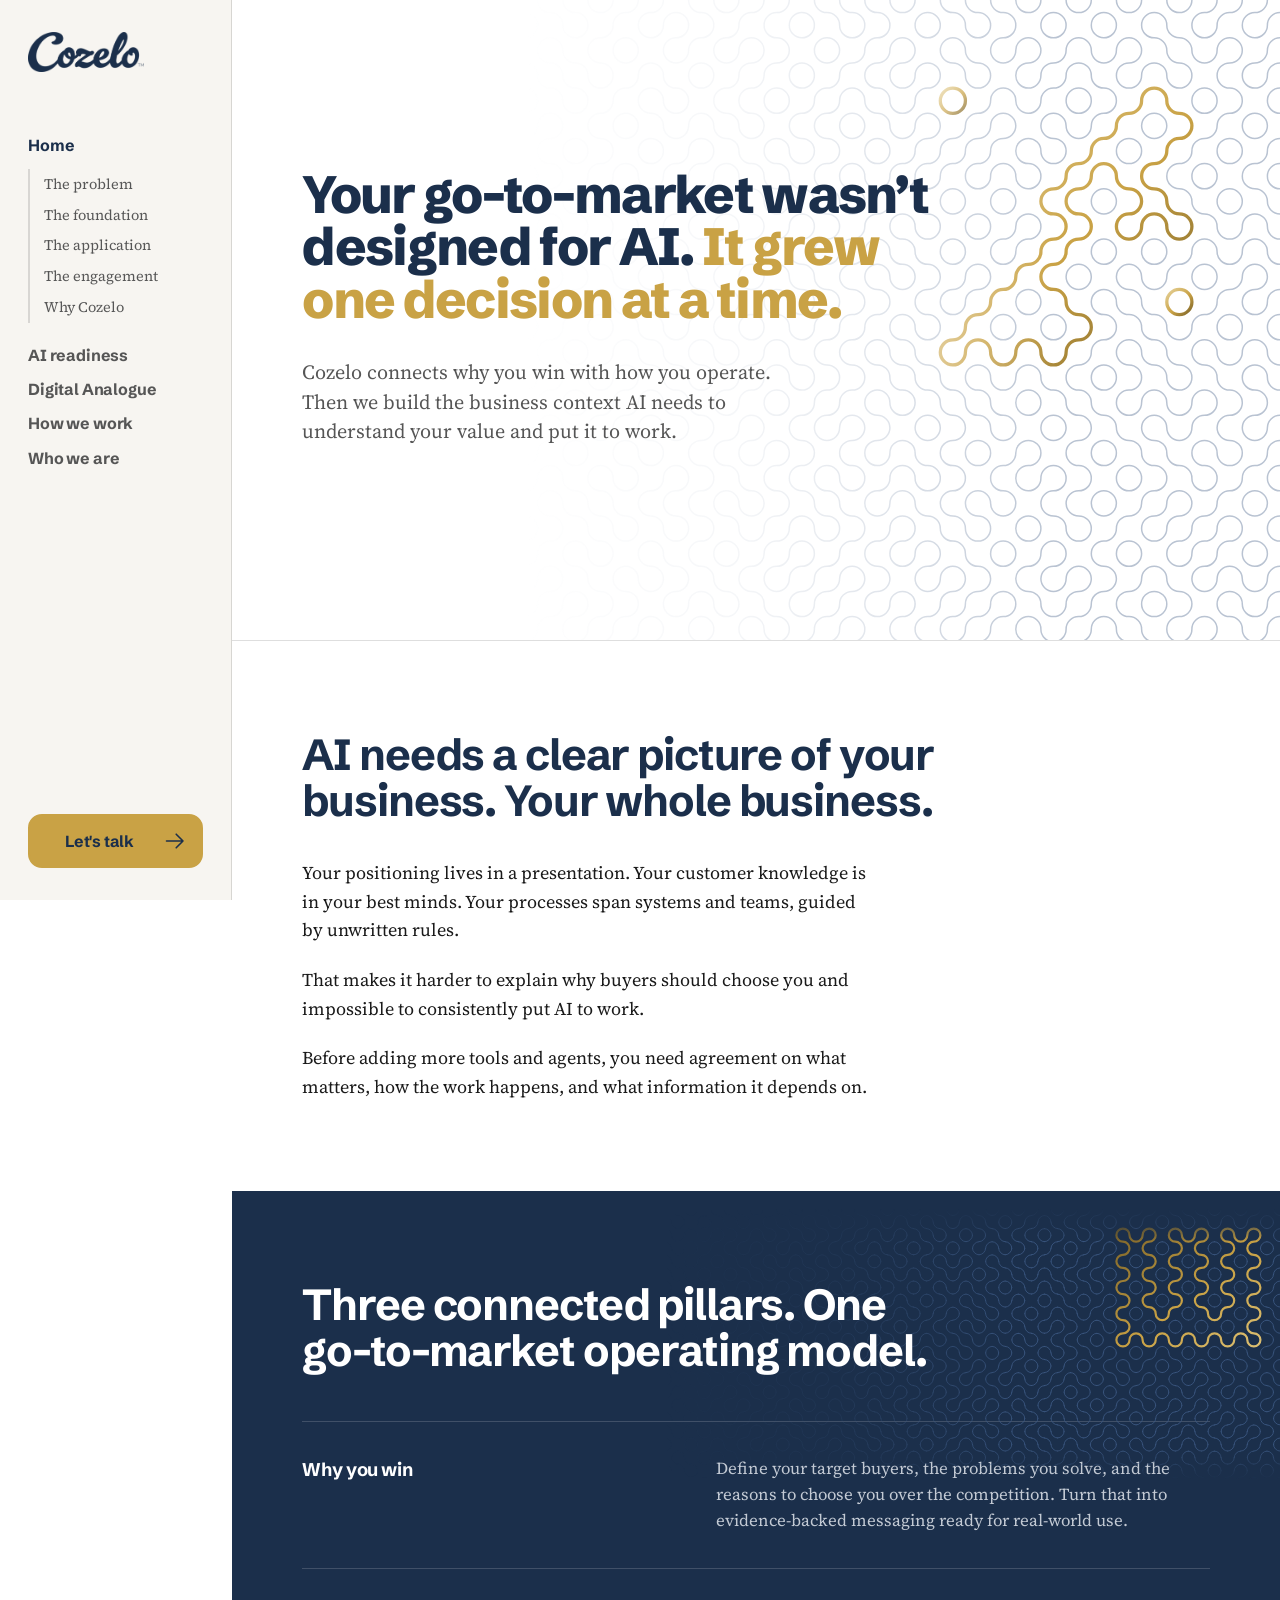
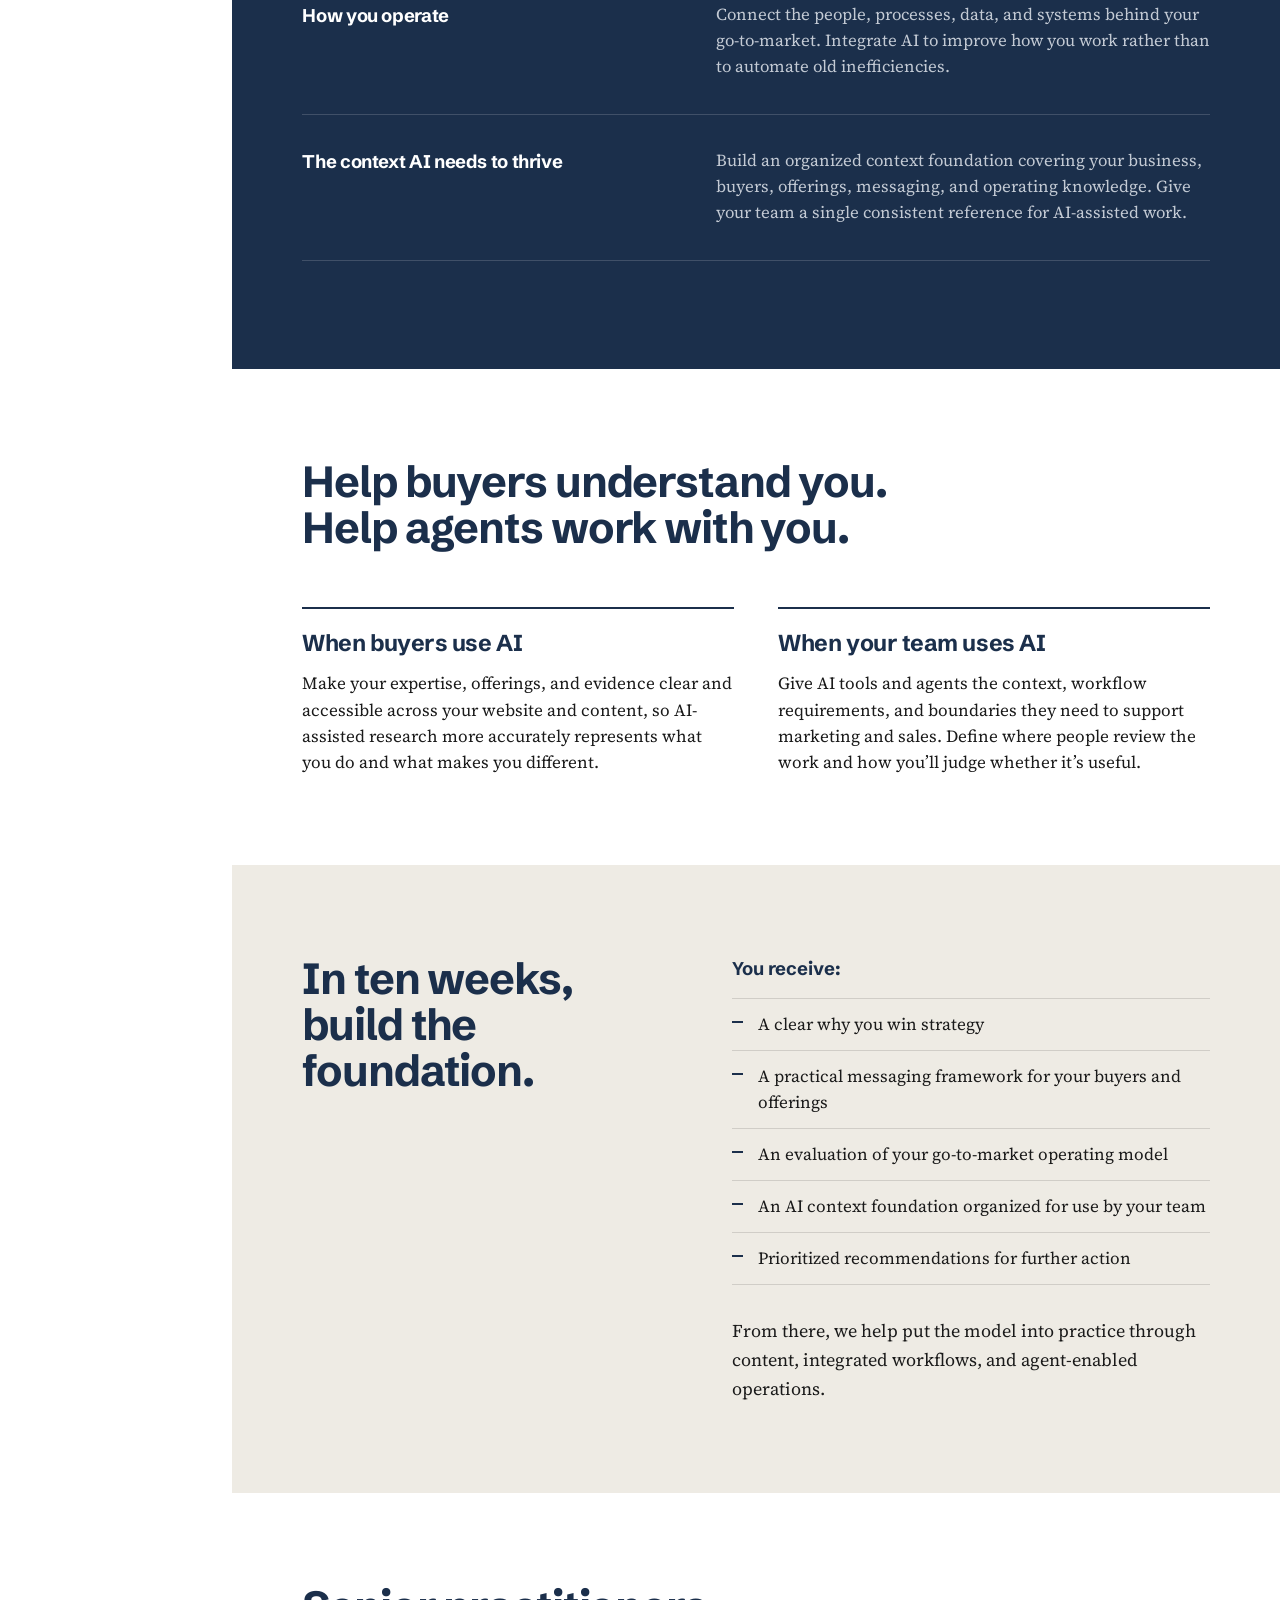
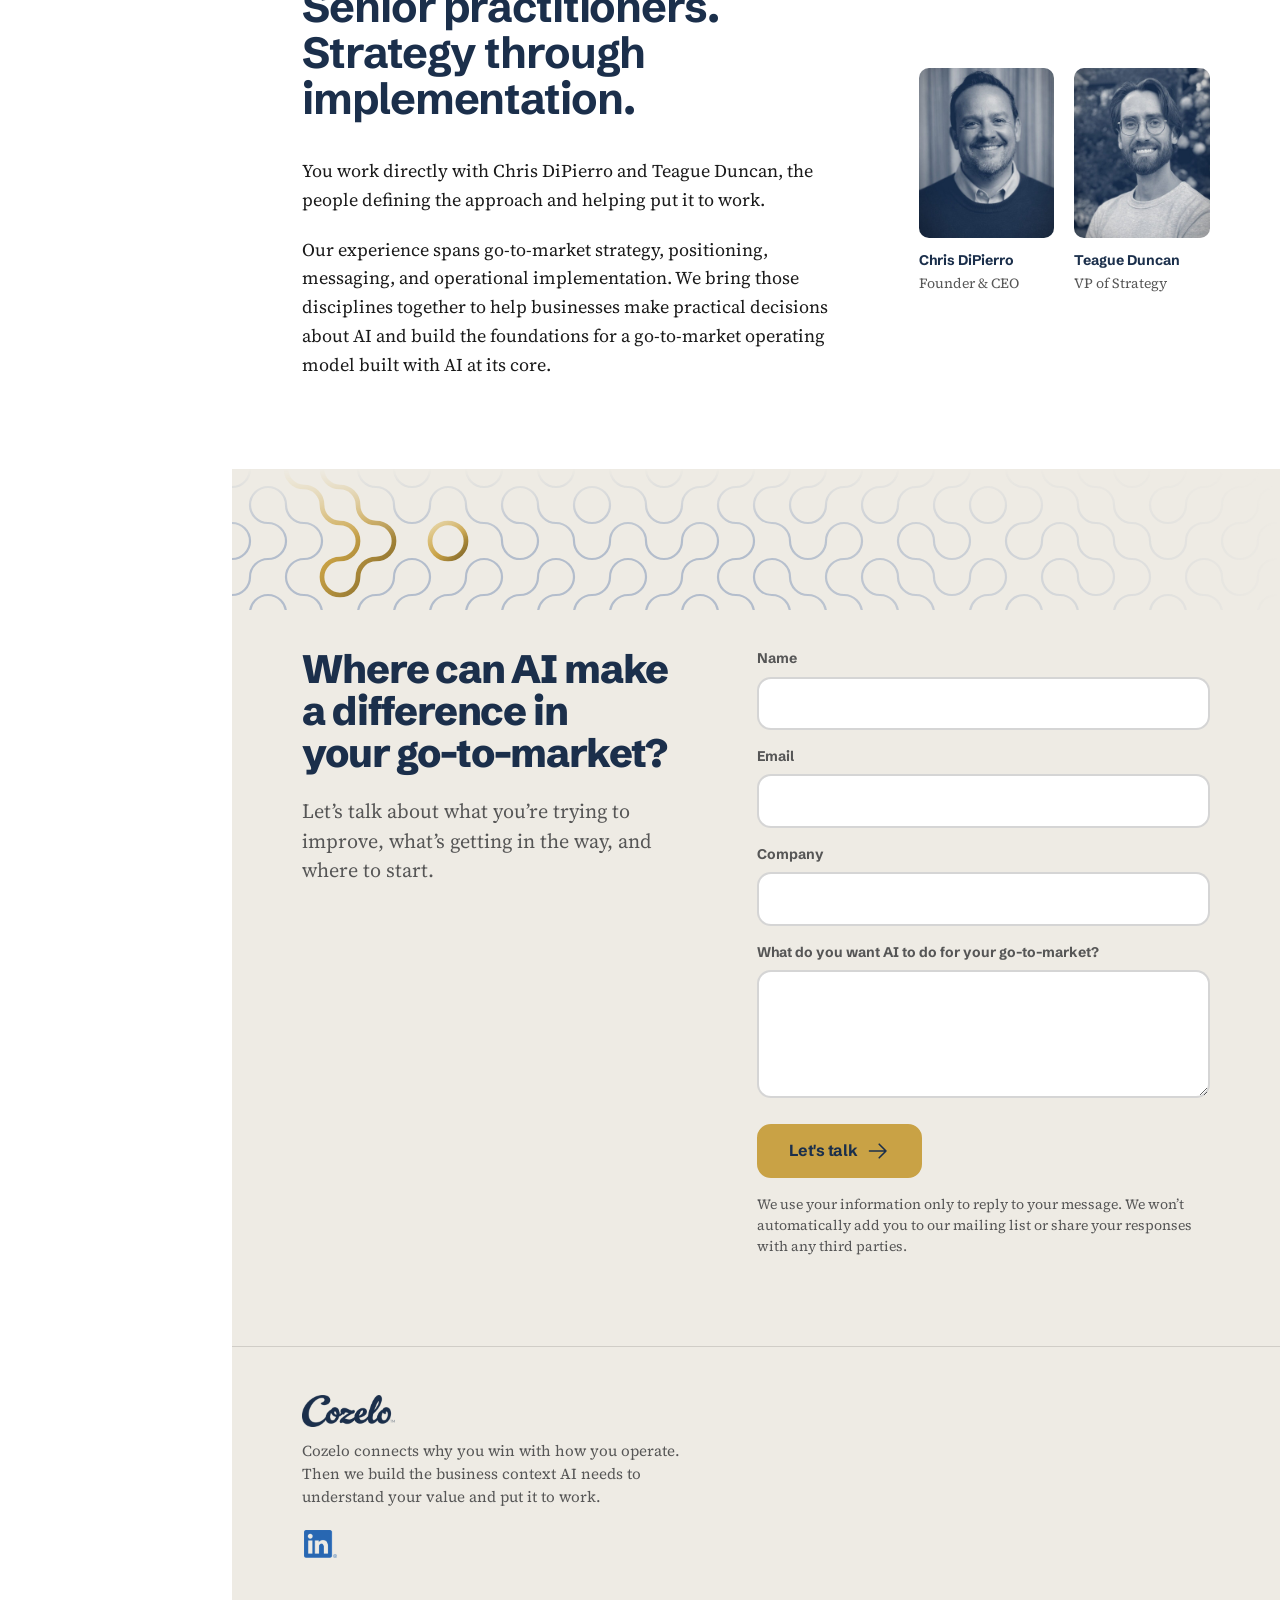
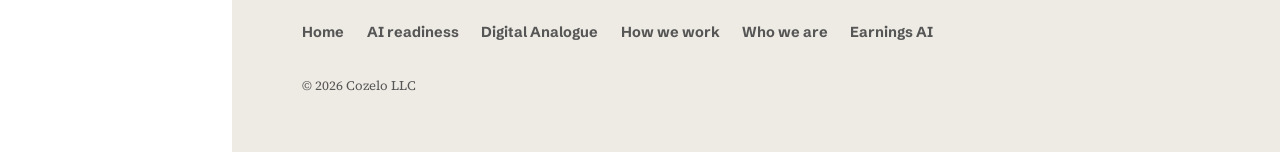
==== commit 663db410: "Add Earnings AI page at /earningsai/ New content page: notes on what public companies said on their " ====
--- a/index.html
+++ b/index.html
@@ -327,12 +327,13 @@
       <li><a href="/digital-analogue/">Digital Analogue</a></li>
       <li><a href="/how-we-work/">How we work</a></li>
       <li><a href="/who-we-are/">Who we are</a></li>
+      <li><a href="/earningsai/">Earnings AI</a></li>
     </ul>
     <p class="footer__legal">&copy; 2026 Cozelo LLC</p>
   </div>
 </footer>
 
 <script src="/assets/site.js?v=21677f43"></script>
-<script src="/assets/motif.js?v=bc85eca2"></script>
+<script src="/assets/motif.js?v=cc46da7a"></script>
 </body>
 </html>
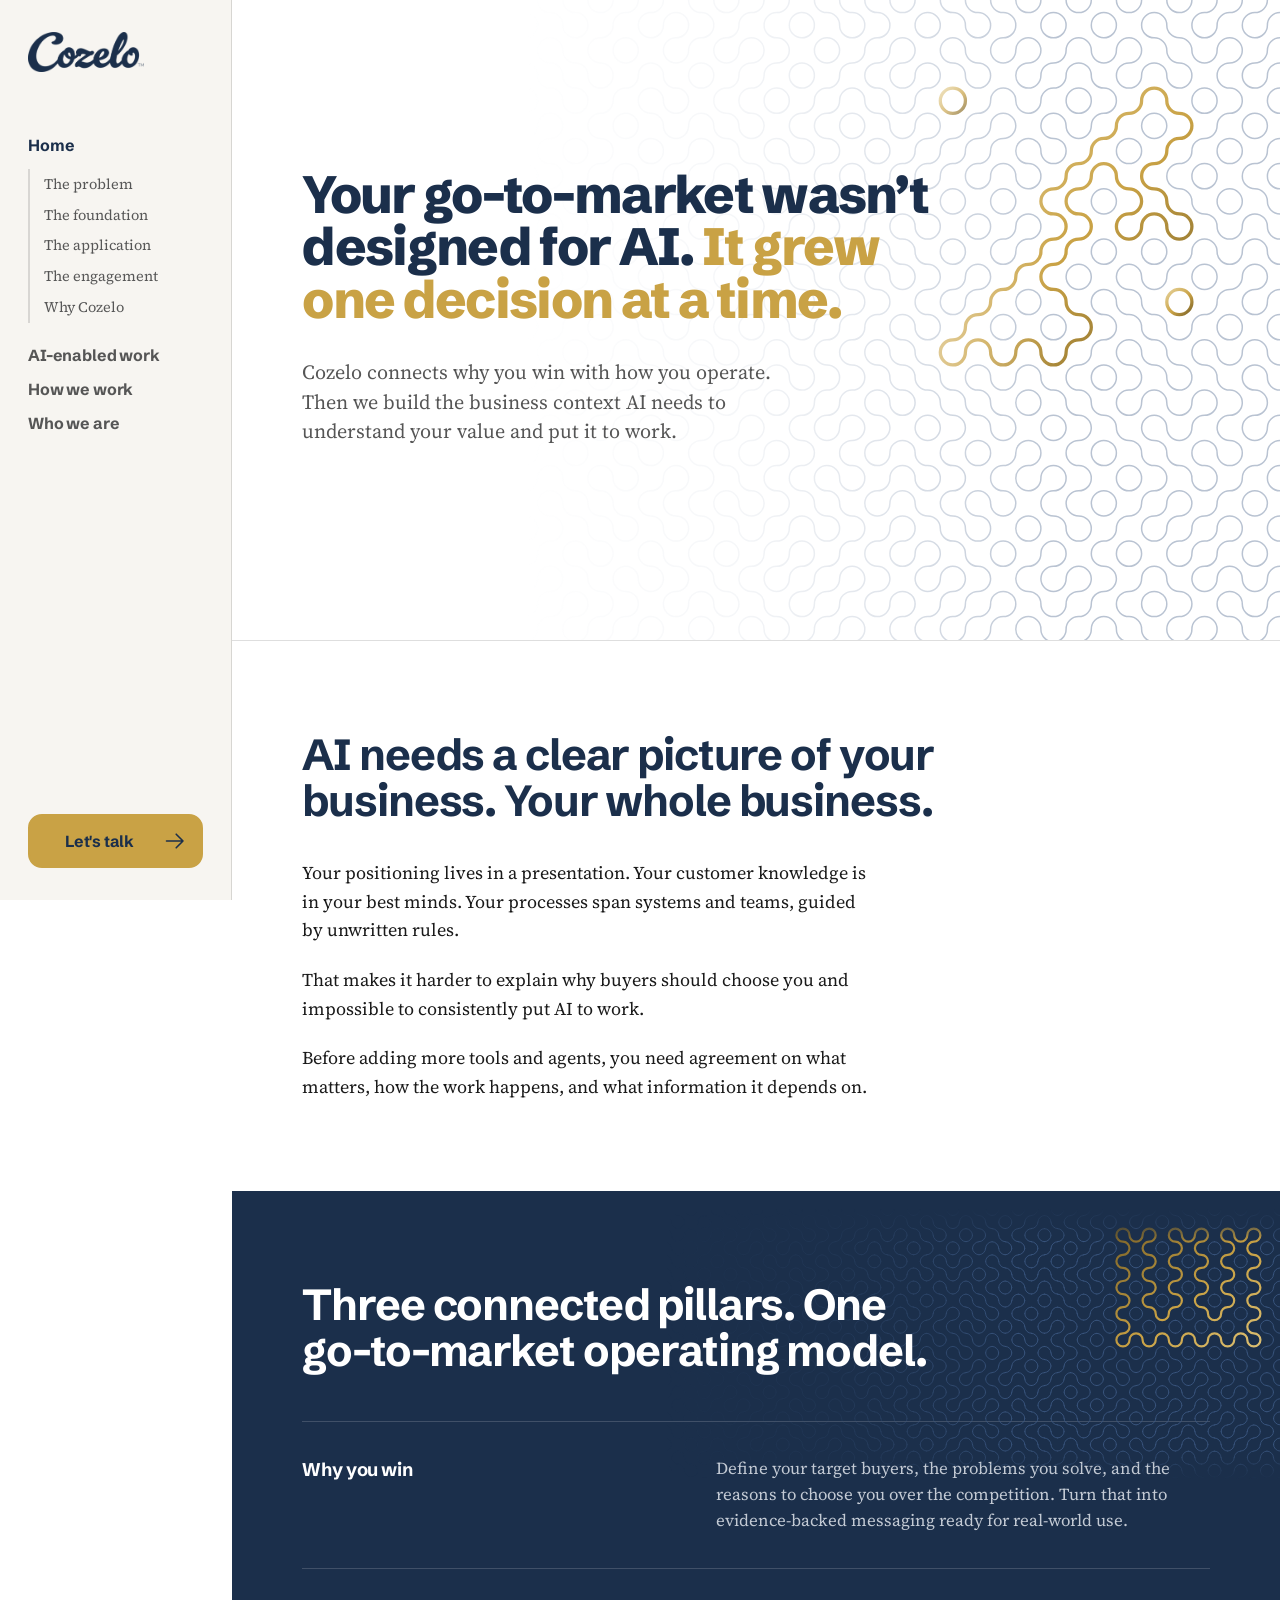
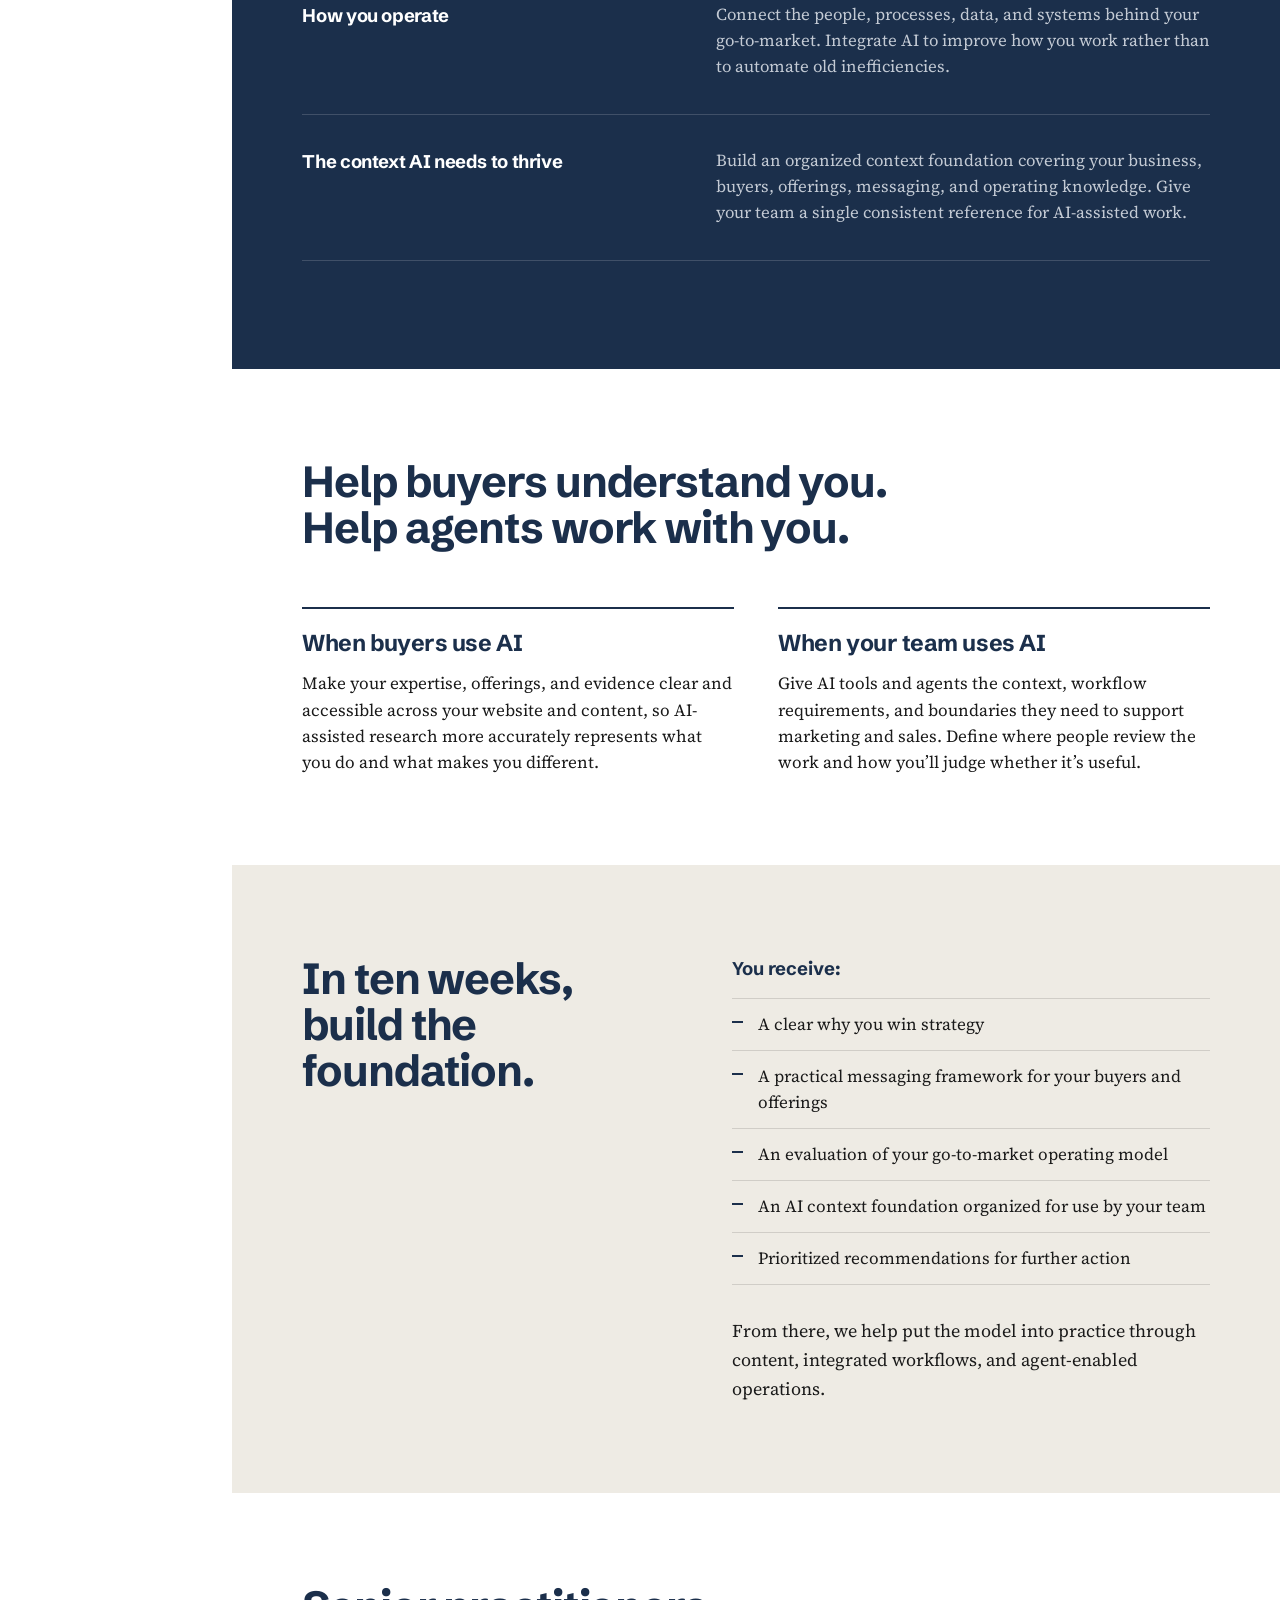
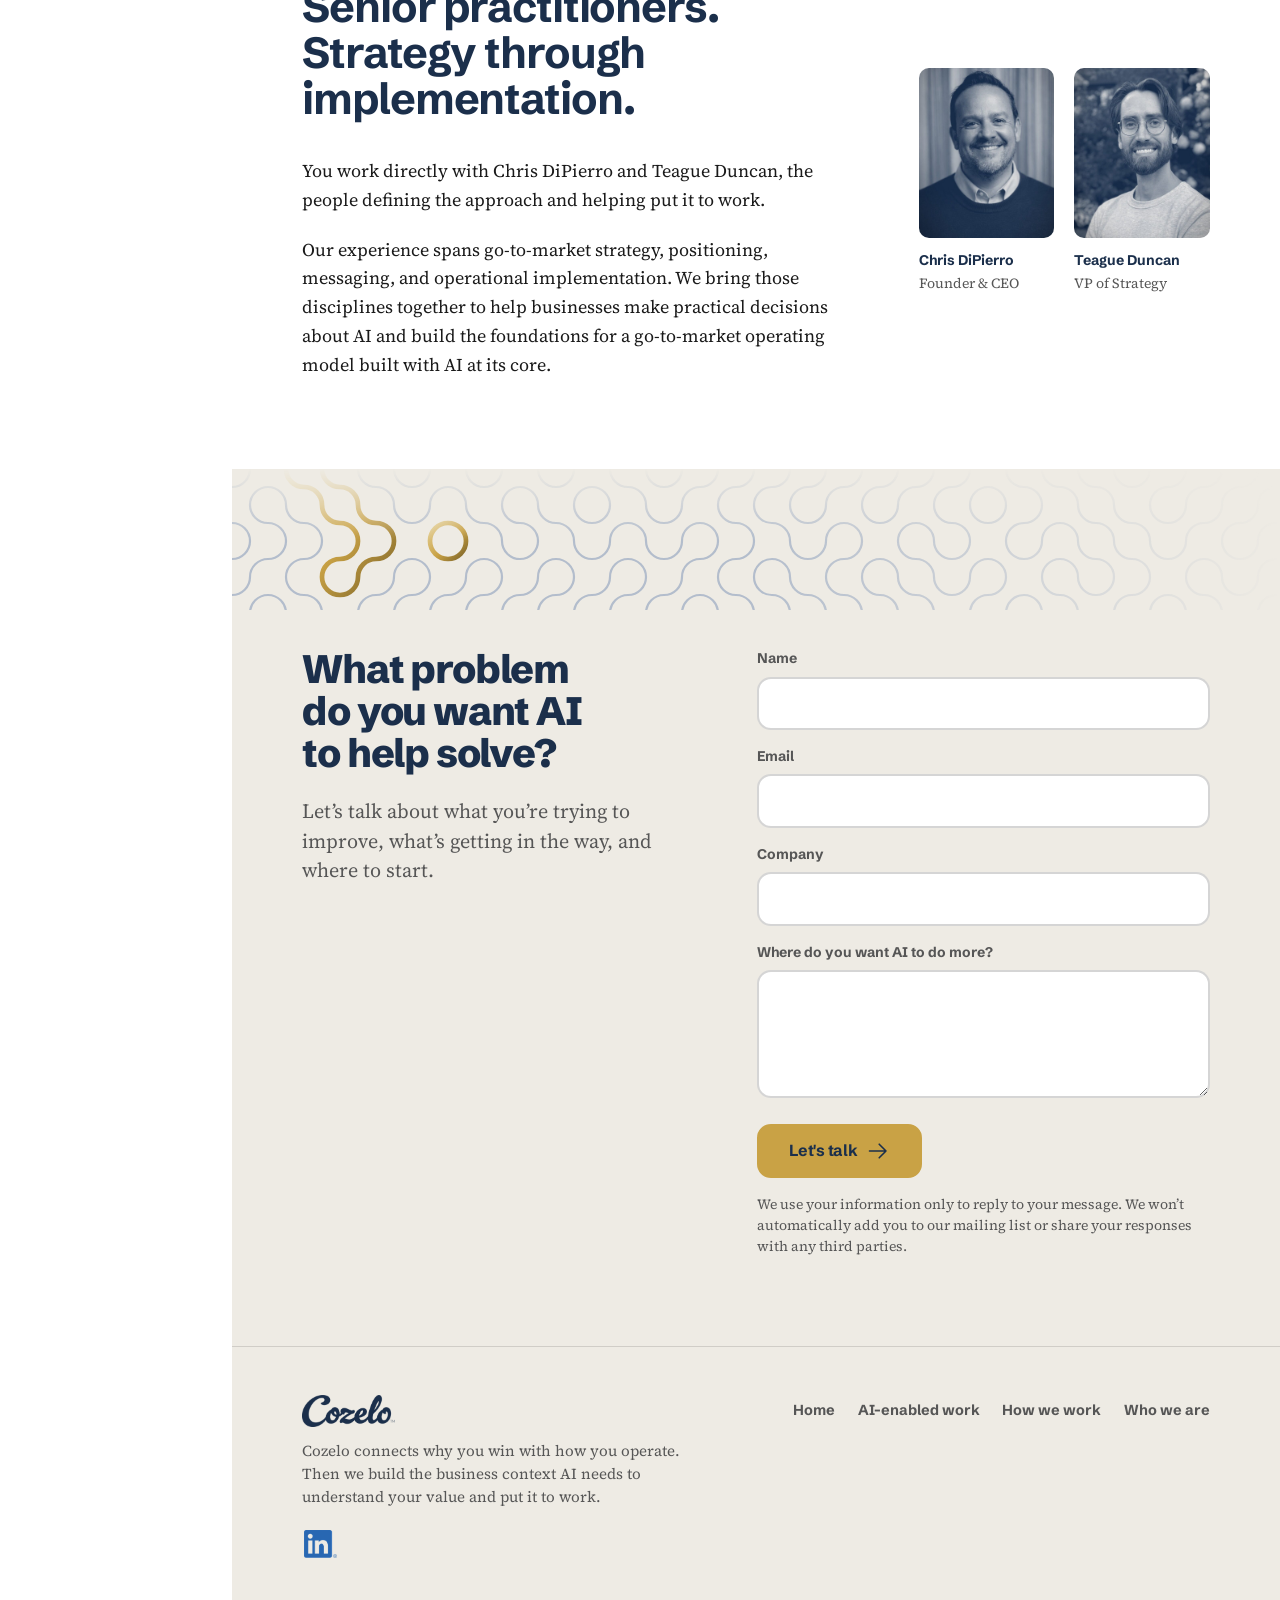
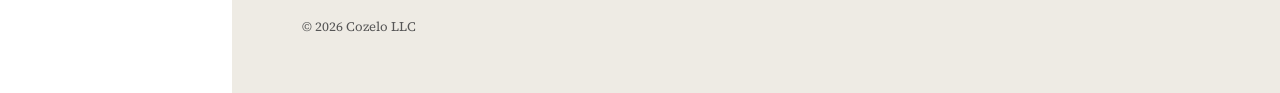
==== commit 1e8a8c76: "AI-enabled work replaces AI readiness; Digital Analogue moves to its own site; new How we work - /ai" ====
--- a/index.html
+++ b/index.html
@@ -136,8 +136,7 @@
 </div>
 <nav class="mmenu" id="mmenu" aria-label="Primary">
   <a class="mlink current" href="/">Home</a>
-  <a class="mlink" href="/ai-readiness/">AI readiness</a>
-  <a class="mlink" href="/digital-analogue/">Digital Analogue</a>
+  <a class="mlink" href="/ai-enabled-work/">AI-enabled work</a>
   <a class="mlink" href="/how-we-work/">How we work</a>
   <a class="mlink" href="/who-we-are/">Who we are</a>
   <div class="mmenu__foot">
@@ -160,8 +159,7 @@
           <li><a href="#why-cozelo">Why Cozelo</a></li>
         </ul>
       </li>
-      <li><a class="rail__pg" href="/ai-readiness/">AI readiness</a></li>
-      <li><a class="rail__pg" href="/digital-analogue/">Digital Analogue</a></li>
+      <li><a class="rail__pg" href="/ai-enabled-work/">AI-enabled work</a></li>
       <li><a class="rail__pg" href="/how-we-work/">How we work</a></li>
       <li><a class="rail__pg" href="/who-we-are/">Who we are</a></li>
     </ul>
@@ -280,7 +278,7 @@
        data-opts-narrow='{"tile":30}'></div>
   <div class="inner close-wrap">
     <div>
-      <h2 class="close__h">Where can AI make a difference in your <span class="nb">go-to-market</span>?</h2>
+      <h2 class="close__h">What problem do you want AI to help solve?</h2>
       <p class="lede close__lede">Let&rsquo;s talk about what you&rsquo;re trying to improve, what&rsquo;s getting in the way, and where to start.</p>
     </div>
     <form class="cform" name="contact" method="POST" action="/thanks/"
@@ -301,7 +299,7 @@
           <input id="f-company" name="company" type="text" autocomplete="organization">
         </div>
         <div class="full">
-          <label for="f-msg">What do you want AI to do for your go-to-market?</label>
+          <label for="f-msg">Where do you want AI to do more?</label>
           <textarea id="f-msg" name="message" required></textarea>
         </div>
       </div>
@@ -323,11 +321,9 @@
     </div>
     <ul>
       <li><a href="/">Home</a></li>
-      <li><a href="/ai-readiness/">AI readiness</a></li>
-      <li><a href="/digital-analogue/">Digital Analogue</a></li>
+      <li><a href="/ai-enabled-work/">AI-enabled work</a></li>
       <li><a href="/how-we-work/">How we work</a></li>
       <li><a href="/who-we-are/">Who we are</a></li>
-      <li><a href="/earningsai/">Earnings AI</a></li>
     </ul>
     <p class="footer__legal">&copy; 2026 Cozelo LLC</p>
   </div>
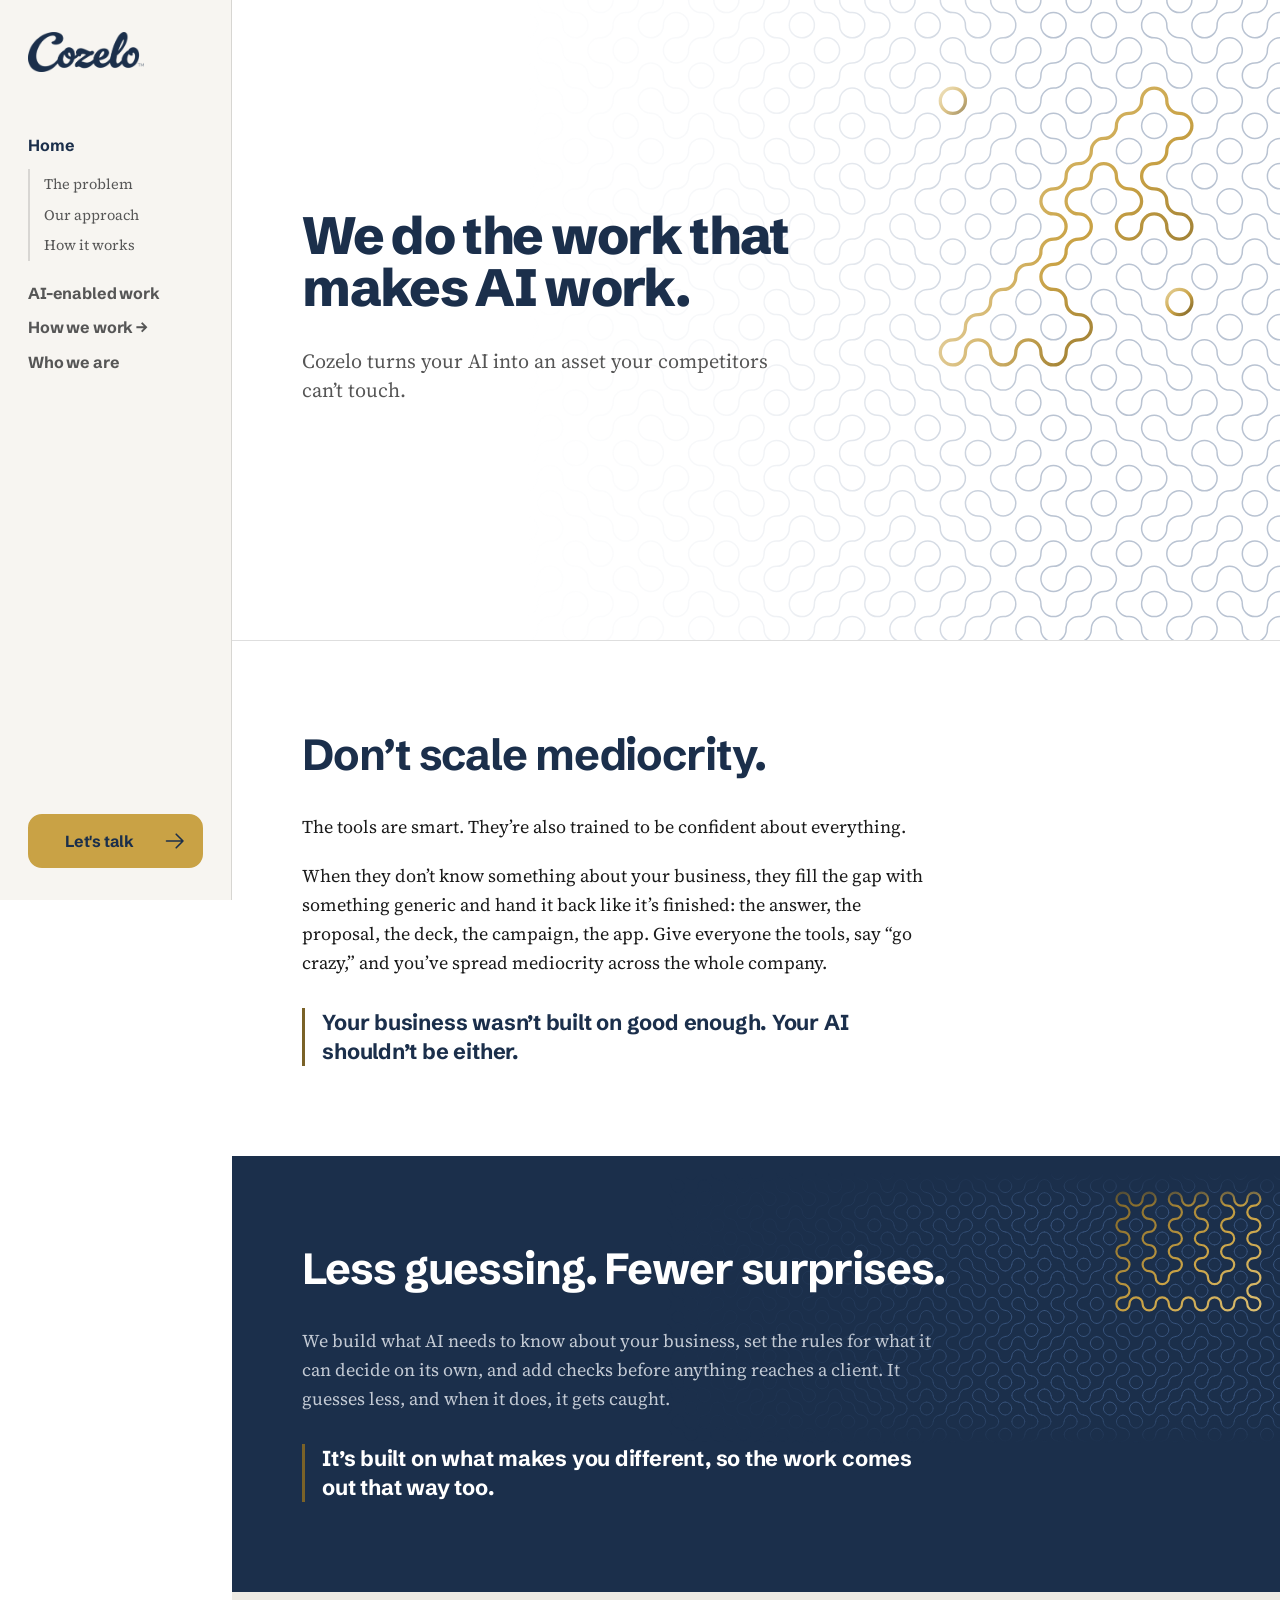
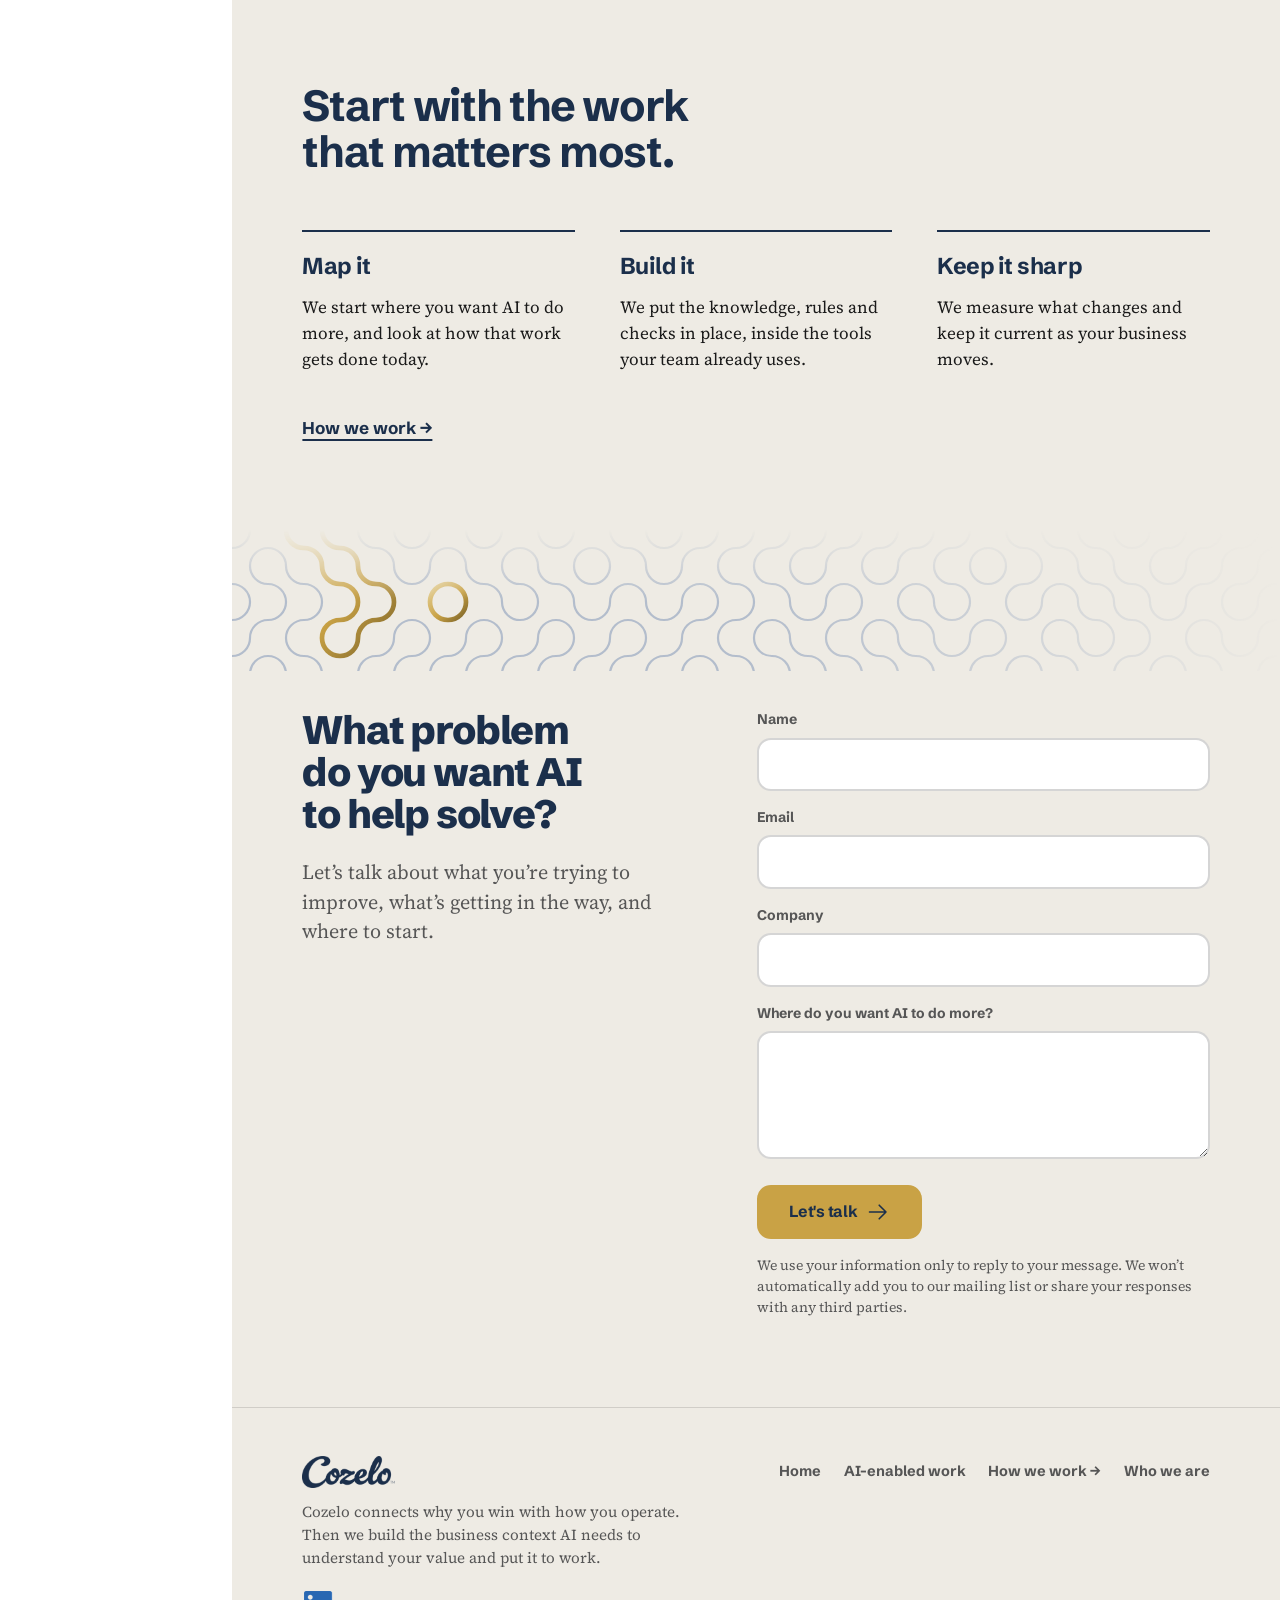
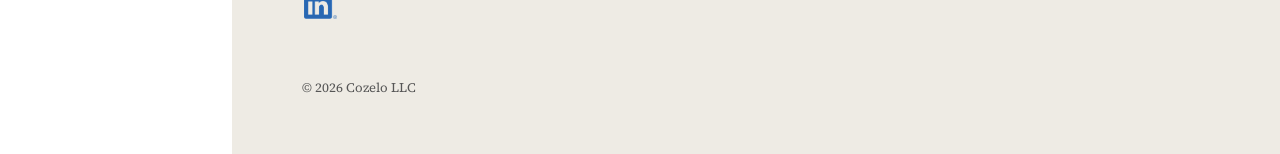
==== commit 3461ded5: "Home: new copy (hero, problem, approach, three steps) Co-Authored-By: Claude Opus 5.5 <noreply@anthr" ====
--- a/index.html
+++ b/index.html
@@ -16,20 +16,20 @@
 <link rel="canonical" href="https://cozelo.co/">
 <meta property="og:type" content="website">
 <meta property="og:site_name" content="Cozelo">
-<meta property="og:title" content="Cozelo | Your go-to-market, built for AI">
-<meta property="og:description" content="Cozelo connects why you win with how you operate. Then we build the business context AI needs to understand your value and put it to work.">
+<meta property="og:title" content="Cozelo | We do the work that makes AI work">
+<meta property="og:description" content="Cozelo turns your AI into an asset your competitors can&rsquo;t touch: built on what makes your business different, with rules for what it decides and checks before anything reaches a client.">
 <meta property="og:url" content="https://cozelo.co/">
 <meta property="og:image" content="https://cozelo.co/assets/og-card-v4.png">
 <meta property="og:image:width" content="1200">
 <meta property="og:image:height" content="630">
 <meta name="twitter:card" content="summary_large_image">
-<meta name="twitter:title" content="Cozelo | Your go-to-market, built for AI">
-<meta name="twitter:description" content="Cozelo connects why you win with how you operate. Then we build the business context AI needs to understand your value and put it to work.">
+<meta name="twitter:title" content="Cozelo | We do the work that makes AI work">
+<meta name="twitter:description" content="Cozelo turns your AI into an asset your competitors can&rsquo;t touch: built on what makes your business different, with rules for what it decides and checks before anything reaches a client.">
 <meta name="twitter:image" content="https://cozelo.co/assets/og-card-v4.png">
 <meta name="theme-color" content="#ffffff">
 <link rel="apple-touch-icon" href="/assets/logo-badge-128.png">
-<title>Cozelo | Your go-to-market, built for AI</title>
-<meta name="description" content="Cozelo connects why you win with how you operate. Then we build the business context AI needs to understand your value and put it to work.">
+<title>Cozelo | We do the work that makes AI work</title>
+<meta name="description" content="Cozelo turns your AI into an asset your competitors can&rsquo;t touch: built on what makes your business different, with rules for what it decides and checks before anything reaches a client.">
 <link rel="preconnect" href="https://fonts.googleapis.com">
 <link rel="preconnect" href="https://fonts.gstatic.com" crossorigin>
 <link href="https://fonts.googleapis.com/css2?family=Schibsted+Grotesk:wght@400;700;800&family=Source+Serif+4:ital,opsz,wght@0,8..60,400;0,8..60,600;1,8..60,400&display=swap" rel="stylesheet">
@@ -42,7 +42,7 @@
 .home-hero h1{max-width:20ch}
 .home-hero .lede{margin-top:2rem; max-width:40rem}
 /* Hero: Junctions field beside the headline. The gold shape is irregular, grown corner by corner along a
-   line rising from lower left to upper right, with two gold circles set apart from it: a go-to-market
+   line rising from lower left to upper right, with two gold circles set apart from it: work
    that grew one decision at a time. */
 .home-hero{position:relative; overflow:hidden}
 .home-hero .inner{position:relative; z-index:1}
@@ -56,7 +56,7 @@
     mask-image:linear-gradient(90deg, transparent 0, rgba(0,0,0,.14) 28%, rgba(0,0,0,.45) 48%, #000 70%)}
 }
 @media(max-width:900px){
-  /* small enough that "Your go-to-market" fits on one line on phones, so "Your" never sits alone */
+  /* smaller on phones so the headline sits in three short lines */
   .home-hero h1{font-size:clamp(2.1rem,9vw,2.5rem)}
   /* The field straddles the line between the hero and the next section, half in each one's padding. */
   .home-hero{overflow:visible; padding-bottom:4.25rem}
@@ -83,40 +83,20 @@
     mask-composite:intersect}
 }
 
-#engagement .lay-split .leave{margin-top:0}
-
-/* Why Cozelo: the two of us, beside the copy that names us. */
-.people{display:grid; grid-template-columns:1fr 1fr; gap:1.25rem; max-width:24rem; justify-self:end; width:100%}
-.people figure{margin:0}
-.people img{aspect-ratio:4/5; width:100%; height:auto; display:block; object-fit:cover; border-radius:10px; background:var(--bone)}
-.people figcaption{display:flex; flex-direction:column; gap:.15rem; margin-top:.75rem}
-.people b{font-family:var(--sans); font-size:.875rem; color:var(--navy)}
-.people span{font-family:var(--serif); font-size:.875rem; color:var(--on-light-soft)}
-@media(max-width:900px){.people{justify-self:start}}
-
 .sec-body{margin-top:clamp(1.5rem,3vw,2.25rem)}
-.sec-body .prose{max-width:40rem}
+.sec-body.prose{max-width:40rem}
 
 /* Two or three columns of ruled cards */
 .cols{display:grid; gap:clamp(1.75rem,3.5vw,3rem); margin-top:clamp(2.25rem,4.5vw,3.5rem)}
-.cols--2{grid-template-columns:repeat(2,minmax(0,1fr))}
+.cols--3{grid-template-columns:repeat(3,minmax(0,1fr))}
 .col{border-top:2px solid var(--navy); padding-top:1.25rem}
 .col h3{font-size:clamp(1.3rem,1.8vw,1.5rem); line-height:1.2; letter-spacing:-.02em}
 .col p{margin:.875rem 0 0; font-family:var(--serif); font-size:1.0625rem; line-height:1.55; color:var(--on-light)}
-@media(max-width:900px){.cols--2{grid-template-columns:1fr}}
-
-#foundation h2{max-width:26ch}
-.lay-split--people{grid-template-columns:minmax(0,1.3fr) minmax(0,.7fr); align-items:center}
-@media(max-width:900px){.lay-split--people{grid-template-columns:1fr}}
-
-/* Engagement: deliverables list */
-.leave{margin-top:clamp(1.75rem,3.5vw,2.5rem); max-width:40rem}
-.leave__h{font-family:var(--sans); font-weight:700; font-size:1.15rem; color:var(--navy); margin:0}
-.leave ul{list-style:none; margin:1rem 0 0; padding:0; border-top:1px solid var(--rule-light)}
-.leave li{font-family:var(--serif); font-size:1.0625rem; line-height:1.5; color:var(--on-light);
-  padding:.8rem 0 .8rem 1.6rem; border-bottom:1px solid var(--rule-light); position:relative}
-.leave li::before{content:""; position:absolute; left:0; top:1.35rem; width:.7rem; height:2px; background:var(--navy)}
-.leave + .prose{margin-top:clamp(1.5rem,3vw,2rem)}
+@media(max-width:900px){.cols--3{grid-template-columns:1fr}}
+
+.prose .call{font-family:var(--sans); font-weight:700; font-size:clamp(1.15rem,1.7vw,1.35rem); line-height:1.35; letter-spacing:-.01em; color:var(--navy)}
+.band--dark .prose .call{color:var(--on-dark)}
+.home-more{display:inline-block; margin-top:clamp(2rem,4vw,2.75rem)}
 
 </style>
 </head>
@@ -137,7 +117,7 @@
 <nav class="mmenu" id="mmenu" aria-label="Primary">
   <a class="mlink current" href="/">Home</a>
   <a class="mlink" href="/ai-enabled-work/">AI-enabled work</a>
-  <a class="mlink" href="/how-we-work/">How we work</a>
+  <a class="mlink" href="/how-we-work/">How we work &rarr;</a>
   <a class="mlink" href="/who-we-are/">Who we are</a>
   <div class="mmenu__foot">
     <a class="btn btn--primary" href="#lets-talk">Let's talk<svg class="btn__arrow" viewBox="0 0 24 24" fill="none" stroke="currentColor" stroke-width="1.6" stroke-linecap="round" stroke-linejoin="round" aria-hidden="true" focusable="false"><path d="M3.5 12H20M13.2 5.2 20 12l-6.8 6.8"/></svg></a>
@@ -153,14 +133,12 @@
       <li><a class="rail__pg current" href="/" aria-current="page">Home</a>
         <ul class="rail__toc">
           <li><a href="#problem">The problem</a></li>
-          <li><a href="#foundation">The foundation</a></li>
-          <li><a href="#application">The application</a></li>
-          <li><a href="#engagement">The engagement</a></li>
-          <li><a href="#why-cozelo">Why Cozelo</a></li>
+          <li><a href="#approach">Our approach</a></li>
+          <li><a href="#process">How it works</a></li>
         </ul>
       </li>
       <li><a class="rail__pg" href="/ai-enabled-work/">AI-enabled work</a></li>
-      <li><a class="rail__pg" href="/how-we-work/">How we work</a></li>
+      <li><a class="rail__pg" href="/how-we-work/">How we work &rarr;</a></li>
       <li><a class="rail__pg" href="/who-we-are/">Who we are</a></li>
     </ul>
   </div>
@@ -169,8 +147,8 @@
 
 <header class="band band--light home-hero" id="top">
   <div class="inner">
-    <h1>Your <span class="nb">go-to-market</span> wasn&rsquo;t designed for AI. <span class="h1-accent">It grew one decision at a time.</span></h1>
-    <p class="lede">Cozelo connects why you win with how you operate. Then we build the business context AI needs to understand your value and put it to work.</p>
+    <h1>We do the work that makes AI work.</h1>
+    <p class="lede">Cozelo turns your AI into an asset your competitors can&rsquo;t touch.</p>
   </div>
   <div class="jx jx-hero" data-motif="junctions" data-surface="white" data-seed="23" data-narrow-media="(max-width: 900px)"
        data-opts='{"tile":29,"fluid":870,"anchor":"right","shapes":[{"type":"chain","points":[[13,14],[9,10],[8,7],[4,5]]},{"type":"blob","x":11,"y":12,"n":6,"seed":3},{"type":"blob","x":6,"y":6,"n":6,"seed":5},{"type":"dot","x":13,"y":4},{"type":"dot","x":4,"y":12}]}'
@@ -179,96 +157,48 @@
 
 <section class="band band--light" id="problem">
   <div class="inner">
-    <h2>AI needs a clear picture of your business. Your whole business.</h2>
+    <h2>Don&rsquo;t scale mediocrity.</h2>
     <div class="sec-body prose">
-      <p>Your positioning lives in a presentation. Your customer knowledge is in your best minds. Your processes span systems and teams, guided by unwritten rules.</p>
-      <p>That makes it harder to explain why buyers should choose you and impossible to consistently put AI to work.</p>
-      <p>Before adding more tools and agents, you need agreement on what matters, how the work happens, and what information it depends on.</p>
-    </div>
-  </div>
-</section>
-
-<section class="band band--dark" id="foundation">
+      <p>The tools are smart. They&rsquo;re also trained to be confident about everything.</p>
+      <p>When they don&rsquo;t know something about your business, they fill the gap with something generic and hand it back like it&rsquo;s finished: the answer, the proposal, the deck, the campaign, the app. Give everyone the tools, say &ldquo;go crazy,&rdquo; and you&rsquo;ve spread mediocrity across the whole company.</p>
+      <p class="call">Your business wasn&rsquo;t built on good enough. Your AI shouldn&rsquo;t be either.</p>
+    </div>
+  </div>
+</section>
+
+<section class="band band--dark" id="approach">
   <div class="inner">
     <div class="jx-head">
-      <h2>Three connected pillars. One <span class="nb">go-to-market</span> operating model.</h2>
+      <h2>Less guessing. Fewer surprises.</h2>
       <div class="jx jx-pillars" data-motif="junctions" data-surface="navy" data-seed="5" data-draw="scroll"
            data-opts='{"tile":21,"anchor":"right","thin":0.07,"thick":0.15,"shapes":[{"type":"rect","x":3,"y":1,"w":2,"h":6},{"type":"rect","x":7,"y":1,"w":2,"h":6},{"type":"rect","x":11,"y":1,"w":2,"h":6},{"type":"rect","x":3,"y":7,"w":10,"h":2}]}'
            data-opts-narrow='{"tile":13,"fit":true,"thick":0.17,"shapes":[{"type":"rect","x":2,"y":2,"w":2,"h":6},{"type":"rect","x":6,"y":2,"w":2,"h":6},{"type":"rect","x":10,"y":2,"w":2,"h":6},{"type":"rect","x":2,"y":8,"w":10,"h":2}]}'></div>
     </div>
-    <dl class="dl">
-      <div class="dl__row">
-        <dt>Why you win</dt>
-        <dd>Define your target buyers, the problems you solve, and the reasons to choose you over the competition. Turn that into evidence-backed messaging ready for real-world use.</dd>
-      </div>
-      <div class="dl__row">
-        <dt>How you operate</dt>
-        <dd>Connect the people, processes, data, and systems behind your go-to-market. Integrate AI to improve how you work rather than to automate old inefficiencies.</dd>
-      </div>
-      <div class="dl__row">
-        <dt>The context AI needs to thrive</dt>
-        <dd>Build an organized context foundation covering your business, buyers, offerings, messaging, and operating knowledge. Give your team a single consistent reference for AI-assisted work.</dd>
-      </div>
-    </dl>
-  </div>
-</section>
-
-<section class="band band--light" id="application">
-  <div class="inner">
-    <h2>Help buyers understand you. Help agents work with you.</h2>
-    <div class="cols cols--2">
+    <div class="sec-body prose">
+      <p>We build what AI needs to know about your business, set the rules for what it can decide on its own, and add checks before anything reaches a client. It guesses less, and when it does, it gets caught.</p>
+      <p class="call">It&rsquo;s built on what makes you different, so the work comes out that way too.</p>
+    </div>
+  </div>
+</section>
+
+<section class="band band--shade" id="process">
+  <div class="inner">
+    <h2>Start with the work that matters most.</h2>
+    <div class="cols cols--3">
       <div class="col">
-        <h3>When buyers use AI</h3>
-        <p>Make your expertise, offerings, and evidence clear and accessible across your website and content, so AI-assisted research more accurately represents what you do and what makes you different.</p>
+        <h3>Map it</h3>
+        <p>We start where you want AI to do more, and look at how that work gets done today.</p>
       </div>
       <div class="col">
-        <h3>When your team uses AI</h3>
-        <p>Give AI tools and agents the context, workflow requirements, and boundaries they need to support marketing and sales. Define where people review the work and how you&rsquo;ll judge whether it&rsquo;s useful.</p>
-      </div>
-    </div>
-  </div>
-</section>
-
-<section class="band band--shade" id="engagement">
-  <div class="inner lay-split">
-    <h2>In ten weeks, build the foundation.</h2>
-    <div>
-    <div class="leave">
-      <p class="leave__h">You receive:</p>
-      <ul>
-        <li>A clear why you win strategy</li>
-        <li>A practical messaging framework for your buyers and offerings</li>
-        <li>An evaluation of your go-to-market operating model</li>
-        <li>An AI context foundation organized for use by your team</li>
-        <li>Prioritized recommendations for further action</li>
-      </ul>
-    </div>
-    <div class="prose">
-      <p>From there, we help put the model into practice through content, integrated workflows, and agent-enabled operations.</p>
-    </div>
-    </div>
-  </div>
-</section>
-
-<section class="band band--light" id="why-cozelo">
-  <div class="inner lay-split lay-split--people">
-    <div>
-    <h2>Senior practitioners. Strategy through implementation.</h2>
-    <div class="sec-body prose">
-      <p>You work directly with Chris DiPierro and Teague Duncan, the people defining the approach and helping put it to work.</p>
-      <p>Our experience spans go-to-market strategy, positioning, messaging, and operational implementation. We bring those disciplines together to help businesses make practical decisions about AI and build the foundations for a go-to-market operating model built with AI at its core.</p>
-    </div>
-    </div>
-    <div class="people">
-      <figure>
-        <img src="/assets/chris.jpg" alt="Chris DiPierro" width="672" height="840" loading="lazy" decoding="async">
-        <figcaption><b>Chris DiPierro</b><span>Founder &amp; CEO</span></figcaption>
-      </figure>
-      <figure>
-        <img src="/assets/teague.jpg" alt="Teague Duncan" width="672" height="840" loading="lazy" decoding="async">
-        <figcaption><b>Teague Duncan</b><span>VP of Strategy</span></figcaption>
-      </figure>
-    </div>
+        <h3>Build it</h3>
+        <p>We put the knowledge, rules and checks in place, inside the tools your team already uses.</p>
+      </div>
+      <div class="col">
+        <h3>Keep it sharp</h3>
+        <p>We measure what changes and keep it current as your business moves.</p>
+      </div>
+    </div>
+    <a class="textlink home-more" href="/how-we-work/">How we work &rarr;</a>
   </div>
 </section>
 
@@ -322,7 +252,7 @@
     <ul>
       <li><a href="/">Home</a></li>
       <li><a href="/ai-enabled-work/">AI-enabled work</a></li>
-      <li><a href="/how-we-work/">How we work</a></li>
+      <li><a href="/how-we-work/">How we work &rarr;</a></li>
       <li><a href="/who-we-are/">Who we are</a></li>
     </ul>
     <p class="footer__legal">&copy; 2026 Cozelo LLC</p>
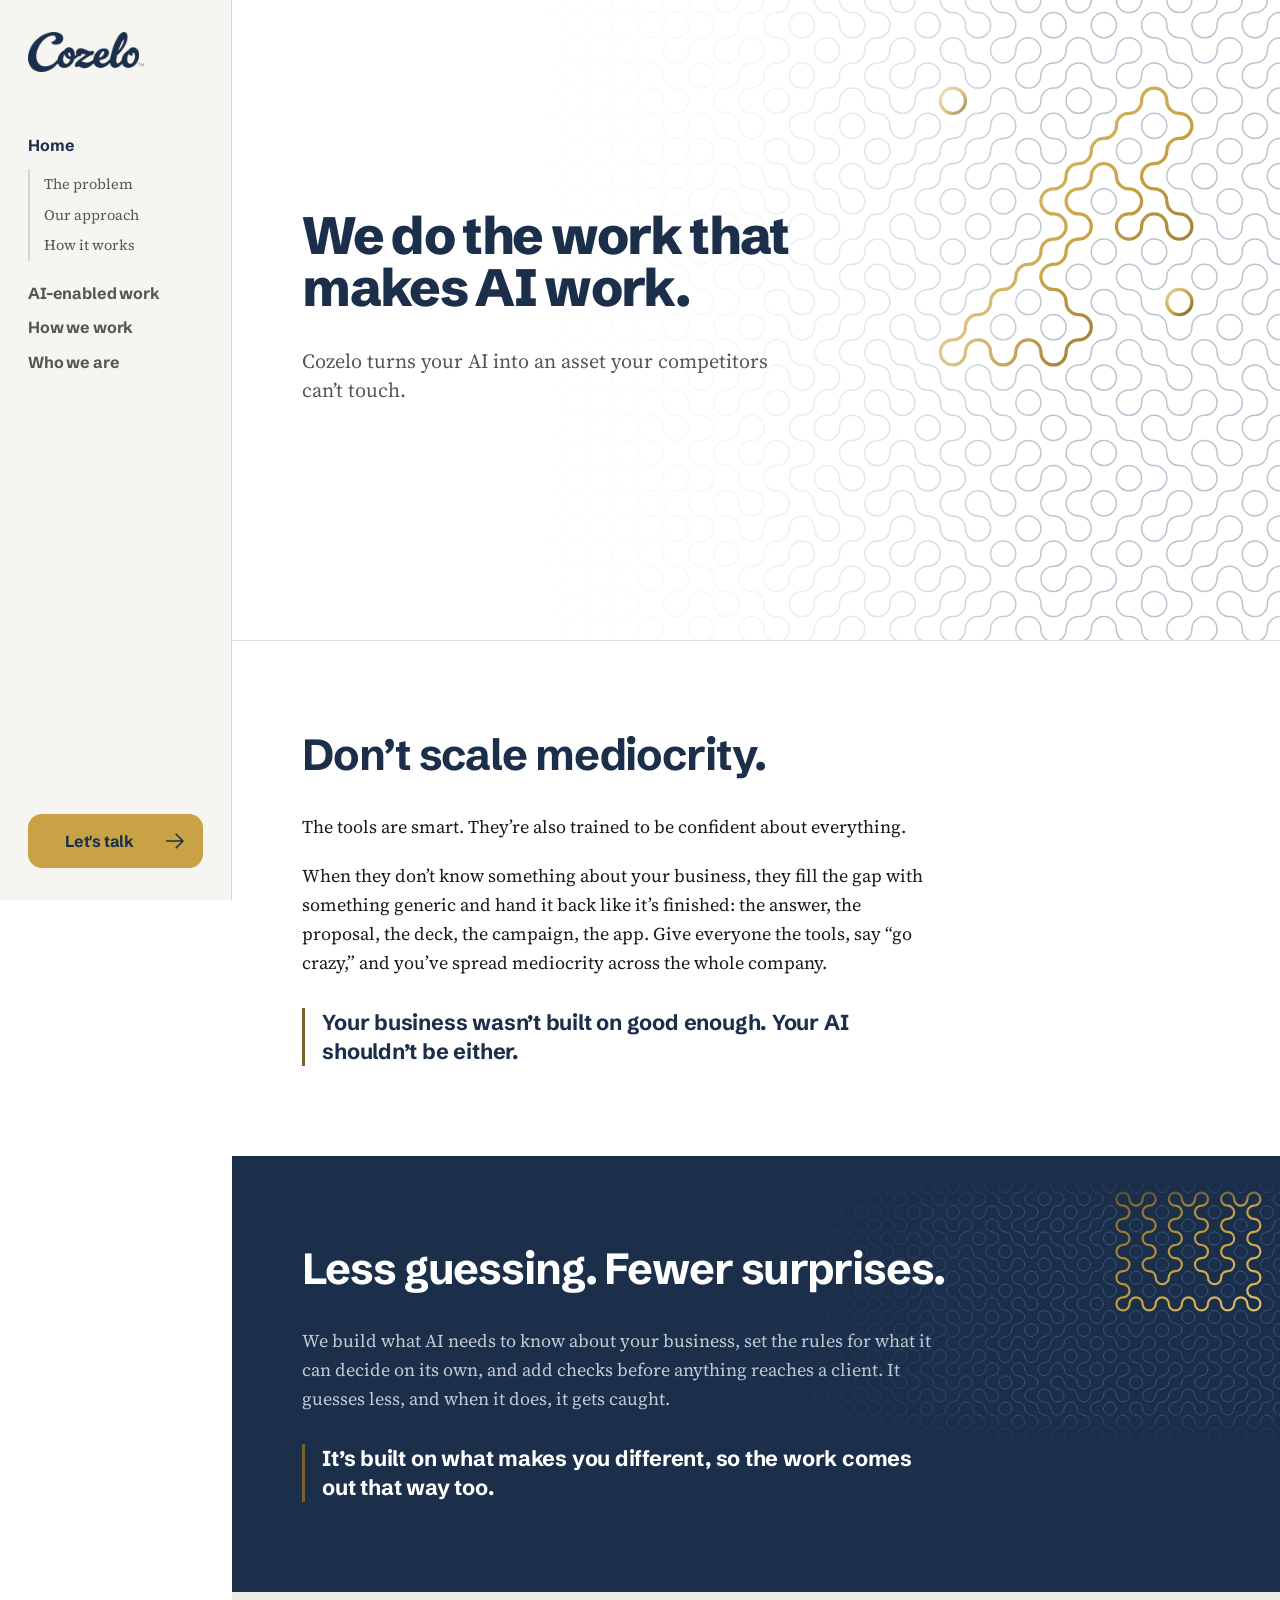
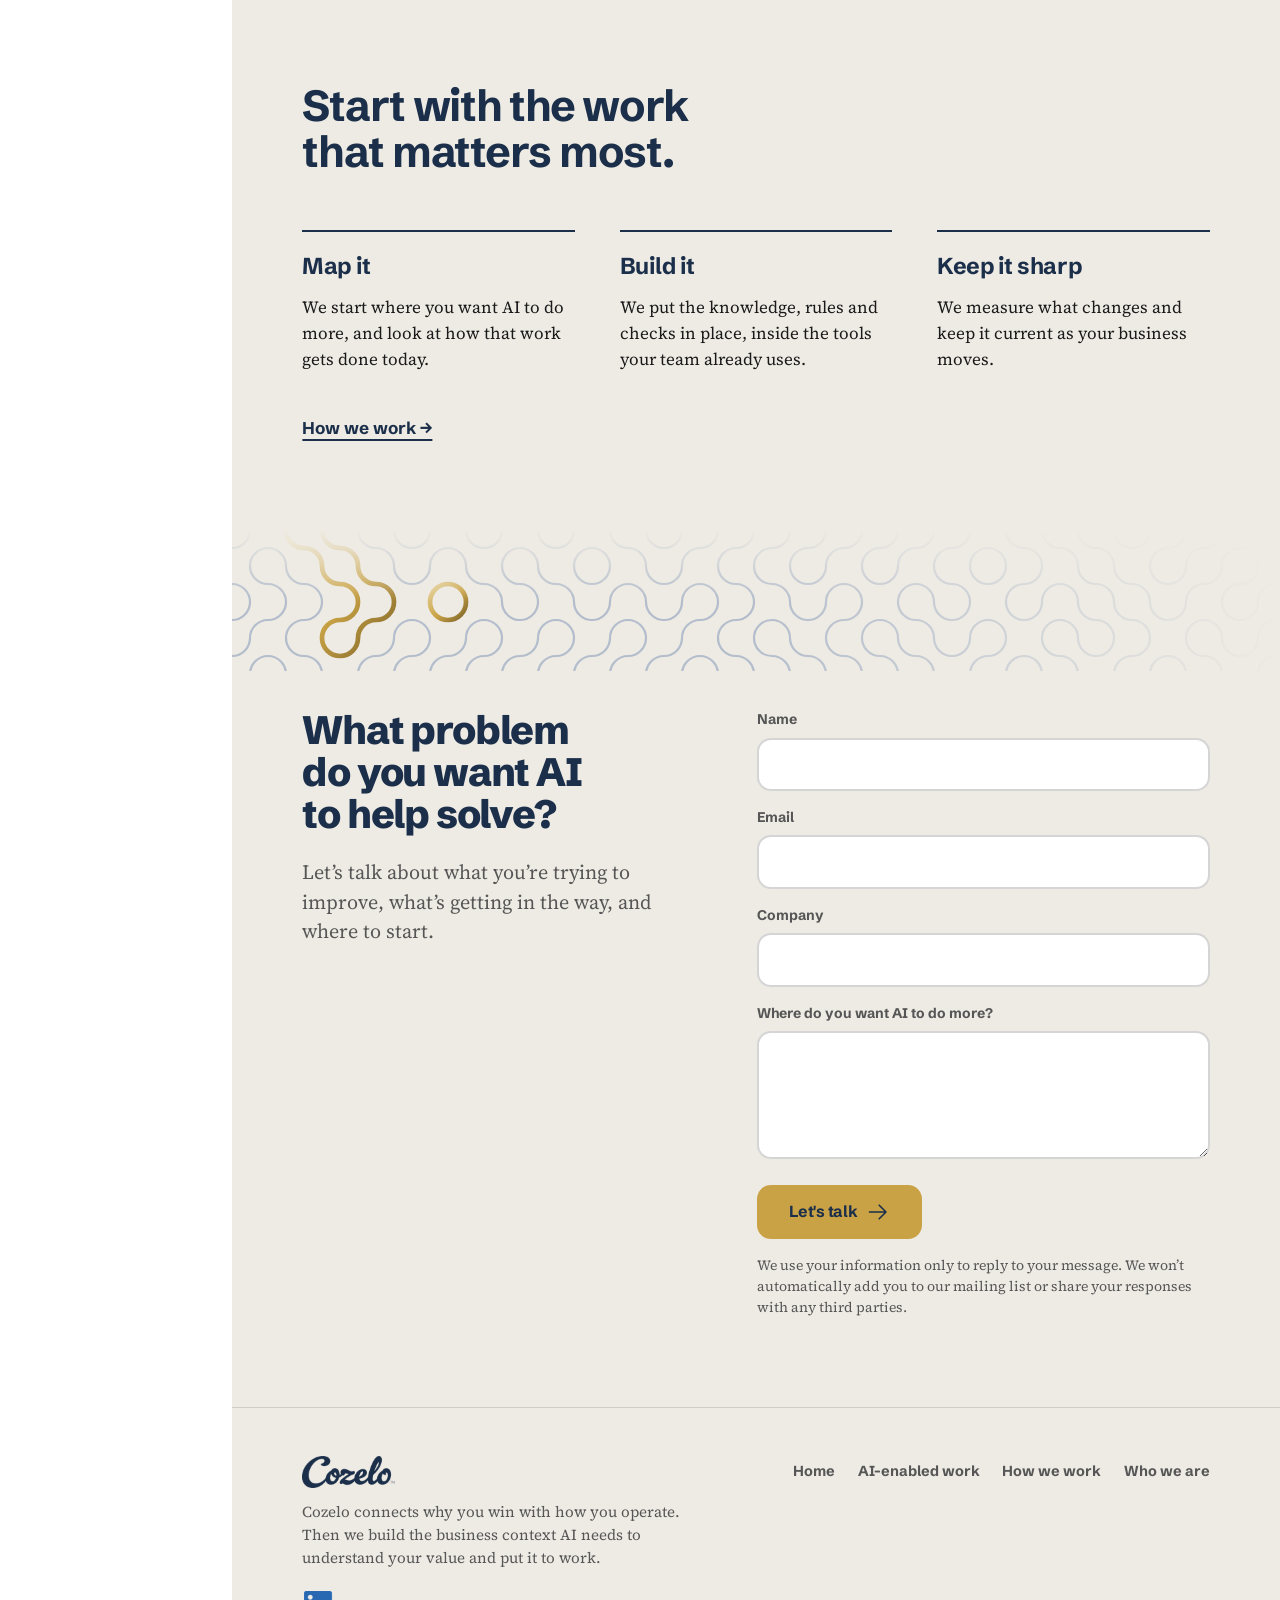
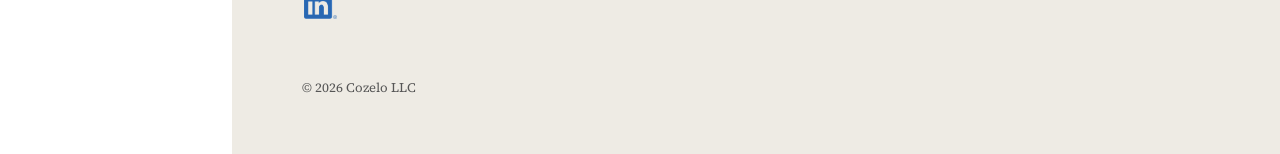
==== commit a3833b63: "Home: arrow only on the How we work text link Co-Authored-By: Claude Opus 5.5 <noreply@anthropic.com" ====
--- a/index.html
+++ b/index.html
@@ -117,7 +117,7 @@
 <nav class="mmenu" id="mmenu" aria-label="Primary">
   <a class="mlink current" href="/">Home</a>
   <a class="mlink" href="/ai-enabled-work/">AI-enabled work</a>
-  <a class="mlink" href="/how-we-work/">How we work &rarr;</a>
+  <a class="mlink" href="/how-we-work/">How we work</a>
   <a class="mlink" href="/who-we-are/">Who we are</a>
   <div class="mmenu__foot">
     <a class="btn btn--primary" href="#lets-talk">Let's talk<svg class="btn__arrow" viewBox="0 0 24 24" fill="none" stroke="currentColor" stroke-width="1.6" stroke-linecap="round" stroke-linejoin="round" aria-hidden="true" focusable="false"><path d="M3.5 12H20M13.2 5.2 20 12l-6.8 6.8"/></svg></a>
@@ -138,7 +138,7 @@
         </ul>
       </li>
       <li><a class="rail__pg" href="/ai-enabled-work/">AI-enabled work</a></li>
-      <li><a class="rail__pg" href="/how-we-work/">How we work &rarr;</a></li>
+      <li><a class="rail__pg" href="/how-we-work/">How we work</a></li>
       <li><a class="rail__pg" href="/who-we-are/">Who we are</a></li>
     </ul>
   </div>
@@ -252,7 +252,7 @@
     <ul>
       <li><a href="/">Home</a></li>
       <li><a href="/ai-enabled-work/">AI-enabled work</a></li>
-      <li><a href="/how-we-work/">How we work &rarr;</a></li>
+      <li><a href="/how-we-work/">How we work</a></li>
       <li><a href="/who-we-are/">Who we are</a></li>
     </ul>
     <p class="footer__legal">&copy; 2026 Cozelo LLC</p>
